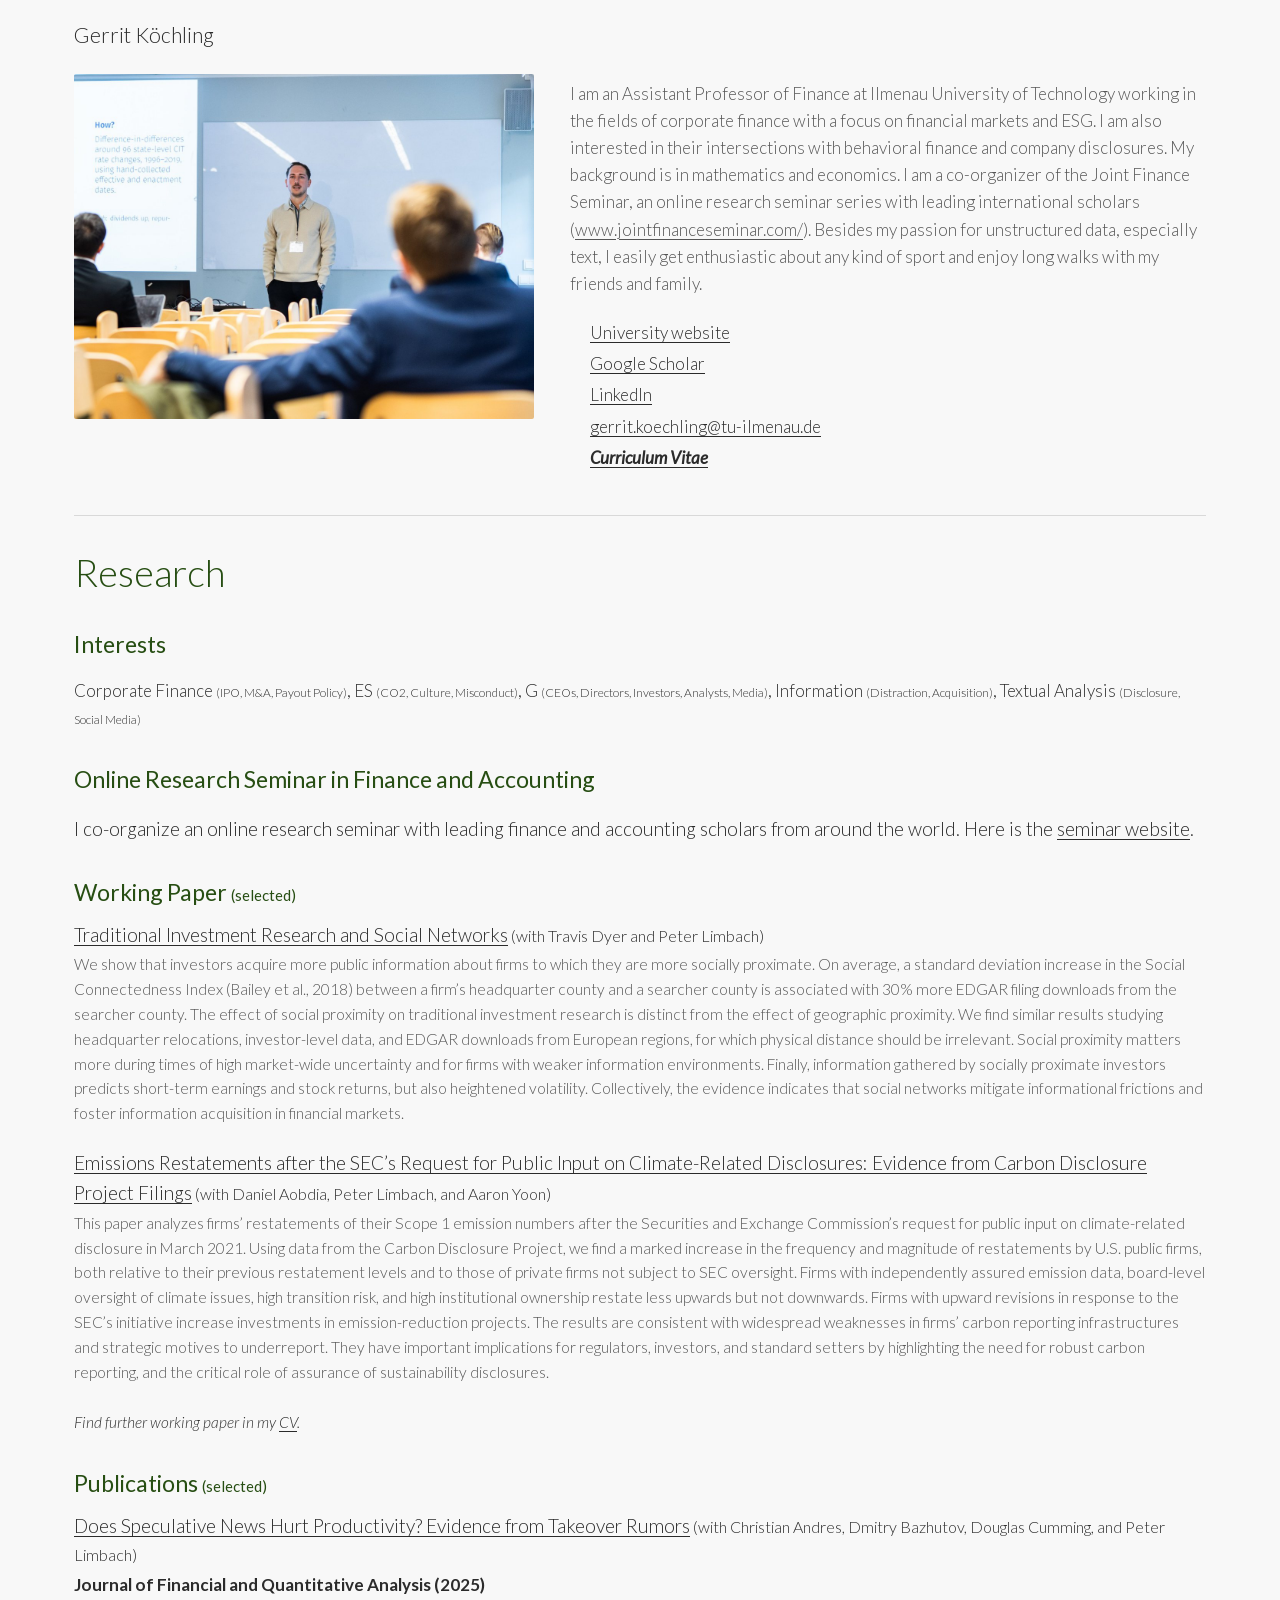
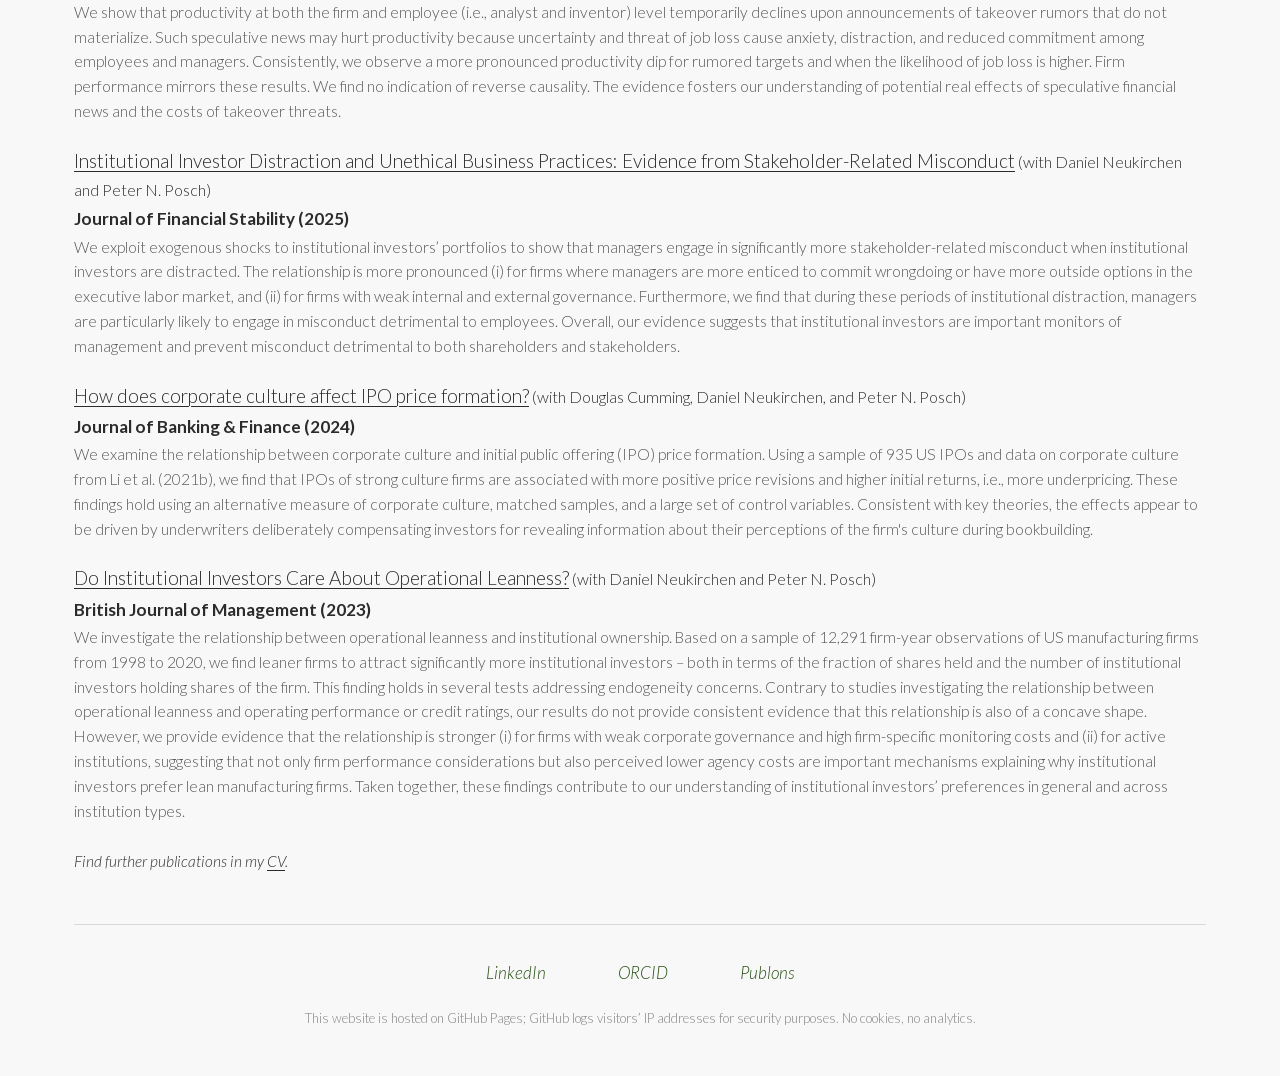
==== index.html @ 20fcdbf9 "website" ====
<!doctype html>
<html lang="en">
<head>
<meta charset="utf-8">
<meta name="viewport" content="width=device-width, initial-scale=1">
<title>Gerrit Köchling · Assistant Professor of Finance, Ilmenau University of Technology</title>
<meta name="description" content="Gerrit Köchling is an Assistant Professor of Finance at Ilmenau University of Technology, working in corporate finance with a focus on financial markets and ESG.">
<link rel="canonical" href="https://www.gerritkoechling.com/">
<meta property="og:type" content="profile">
<meta property="og:title" content="Gerrit Köchling">
<meta property="og:description" content="Assistant Professor of Finance at Ilmenau University of Technology: corporate finance, financial markets, and ESG.">
<meta property="og:url" content="https://www.gerritkoechling.com/">
<meta property="og:image" content="https://www.gerritkoechling.com/img/gerrit_koechling.jpg">
<link rel="icon" href="/img/icon_48.png" sizes="48x48" type="image/png">
<link rel="icon" href="/img/icon_192.png" sizes="192x192" type="image/png">
<link rel="apple-touch-icon" href="/img/icon_180.png">
<link rel="stylesheet" href="/fonts/fonts.css">
<script type="application/ld+json">{"@context":"https://schema.org","@type":"Person","name":"Gerrit Köchling","url":"https://www.gerritkoechling.com/","jobTitle":"Assistant Professor of Finance","worksFor":{"@type":"CollegeOrUniversity","name":"Ilmenau University of Technology"},"email":"mailto:gerrit.koechling@tu-ilmenau.de","sameAs":["https://scholar.google.de/citations?user=a5JoTuUAAAAJ","https://www.linkedin.com/in/gerrit-koechling/","https://orcid.org/0000-0001-6266-6332","https://www.webofscience.com/wos/author/record/AAD-9535-2020","https://www.tu-ilmenau.de/en/university/departments/department-of-economic-sciences-and-media/profile/institutes-and-groups/finance-group"]}</script>
<style>
:root{--bg:#f8f8f8;--ink:#2b2b2b;--soft:#555;--green:#274e13;--line:#d9d9d9}
*{box-sizing:border-box}
html{scroll-behavior:smooth}
body{margin:0;background:var(--bg);color:var(--ink);font-family:Lato,"Helvetica Neue",Arial,sans-serif;font-weight:300;font-size:17px;line-height:1.6;-webkit-font-smoothing:antialiased}
a{color:inherit;text-decoration:underline;text-decoration-thickness:1px;text-underline-offset:3px}
a:hover{color:var(--green)}
::selection{background:#dfe9d8}
.top{max-width:1180px;margin:0 auto;padding:18px 24px 0;font-size:21px;font-weight:300}
.top a{text-decoration:none}
main{max-width:1180px;margin:0 auto;padding:22px 24px 10px}
.hero{display:grid;grid-template-columns:minmax(0,460px) 1fr;gap:36px;align-items:start}
.hero img{width:100%;height:auto;display:block;border-radius:2px}
.bio p{margin:6px 0 22px;color:var(--soft)}
.links{list-style:none;margin:0;padding:0 0 0 20px}
.links li{margin:4px 0}
.links .cv{font-weight:700;font-style:italic}
hr{border:0;border-top:1px solid var(--line);margin:40px 0 34px}
h1{font-weight:300;color:var(--green);font-size:38px;margin:0 0 6px;line-height:1.2}
h2{font-weight:400;color:var(--green);font-size:23px;margin:34px 0 12px;line-height:1.3}
h2 small{font-size:15px;font-weight:400}
.interests{font-size:17px}
.interests small{font-size:12px}
.paper{margin:0 0 22px}
.paper .t{font-size:19px}
.paper .with{font-size:16px}
.paper .j{font-weight:700;margin-top:2px}
.paper .abs{font-size:15.5px;color:var(--soft);margin-top:2px}
.more{font-style:italic;font-size:15.5px;margin:26px 0 0}
.seminar{font-size:19px}
footer{max-width:1180px;margin:0 auto;padding:0 24px 34px}
.social{display:flex;justify-content:center;gap:12px 72px;flex-wrap:wrap;font-style:italic;color:var(--green);margin-bottom:22px}
.social a{text-decoration:none;color:var(--green)}
.social a:hover{text-decoration:underline}
.fine{text-align:center;font-size:13px;color:#888}
@media (max-width:760px){
  .hero{grid-template-columns:1fr;gap:22px}
  .links{padding-left:0}
  h1{font-size:32px}
  .top,main,footer{padding-left:16px;padding-right:16px}
}
</style>
</head>
<body>
<header class="top"><a href="/">Gerrit Köchling</a></header>
<main>
<section class="hero">
  <img src="/img/gerrit_koechling.jpg" alt="Gerrit Köchling presenting a research paper" width="1200" height="900">
  <div class="bio">
    <p>I am an Assistant Professor of Finance at Ilmenau University of Technology working in the fields of corporate finance with a focus on financial markets and ESG. I am also interested in their intersections with behavioral finance and company disclosures. My background is in mathematics and economics. I am a co-organizer of the Joint Finance Seminar, an online research seminar series with leading international scholars (<a href="https://www.jointfinanceseminar.com/">www.jointfinanceseminar.com/</a>). Besides my passion for unstructured data, especially text, I easily get enthusiastic about any kind of sport and enjoy long walks with my friends and family.</p>
    <ul class="links">
      <li><a href="https://www.tu-ilmenau.de/en/university/departments/department-of-economic-sciences-and-media/profile/institutes-and-groups/finance-group">University website</a></li>
      <li><a href="https://scholar.google.de/citations?user=a5JoTuUAAAAJ&amp;hl=de&amp;oi=ao">Google Scholar</a></li>
      <li><a href="https://www.linkedin.com/in/gerrit-koechling/">LinkedIn</a></li>
      <li><a href="mailto:gerrit.koechling@tu-ilmenau.de">gerrit.koechling@tu-ilmenau.de</a></li>
      <li class="cv"><a href="https://www.dropbox.com/scl/fi/8qmy55s8rw3j6usmnpoke/CV_Koechling_en.pdf?rlkey=gkwqi5sdm8h554f6yamobynx4&amp;st=89nm6ye9&amp;dl=0">Curriculum Vitae</a></li>
    </ul>
  </div>
</section>

<hr>

<h1 id="research">Research</h1>

<h2>Interests</h2>
<p class="interests">Corporate Finance <small>(IPO, M&amp;A, Payout Policy)</small>, ES <small>(CO2, Culture, Misconduct)</small>, G <small>(CEOs, Directors, Investors, Analysts, Media)</small>, Information <small>(Distraction, Acquisition)</small>, Textual Analysis <small>(Disclosure, Social Media)</small></p>

<h2>Online Research Seminar in Finance and Accounting</h2>
<p class="seminar">I co-organize an online research seminar with leading finance and accounting scholars from around the world. Here is the <a href="https://www.jointfinanceseminar.com/">seminar website</a>.</p>

<h2>Working Paper <small>(selected)</small></h2>

<div class="paper">
  <div><a class="t" href="https://papers.ssrn.com/sol3/papers.cfm?abstract_id=4643278">Traditional Investment Research and Social Networks</a> <span class="with">(with Travis Dyer and Peter Limbach)</span></div>
  <div class="abs">We show that investors acquire more public information about firms to which they are more socially proximate. On average, a standard deviation increase in the Social Connectedness Index (Bailey et al., 2018) between a firm’s headquarter county and a searcher county is associated with 30% more EDGAR filing downloads from the searcher county. The effect of social proximity on traditional investment research is distinct from the effect of geographic proximity. We find similar results studying headquarter relocations, investor-level data, and EDGAR downloads from European regions, for which physical distance should be irrelevant. Social proximity matters more during times of high market-wide uncertainty and for firms with weaker information environments. Finally, information gathered by socially proximate investors predicts short-term earnings and stock returns, but also heightened volatility. Collectively, the evidence indicates that social networks mitigate informational frictions and foster information acquisition in financial markets.</div>
</div>

<div class="paper">
  <div><a class="t" href="https://papers.ssrn.com/sol3/papers.cfm?abstract_id=5917222">Emissions Restatements after the SEC’s Request for Public Input on Climate-Related Disclosures: Evidence from Carbon Disclosure Project Filings</a> <span class="with">(with Daniel Aobdia, Peter Limbach, and Aaron Yoon)</span></div>
  <div class="abs">This paper analyzes firms’ restatements of their Scope 1 emission numbers after the Securities and Exchange Commission’s request for public input on climate-related disclosure in March 2021. Using data from the Carbon Disclosure Project, we find a marked increase in the frequency and magnitude of restatements by U.S. public firms, both relative to their previous restatement levels and to those of private firms not subject to SEC oversight. Firms with independently assured emission data, board-level oversight of climate issues, high transition risk, and high institutional ownership restate less upwards but not downwards. Firms with upward revisions in response to the SEC’s initiative increase investments in emission-reduction projects. The results are consistent with widespread weaknesses in firms’ carbon reporting infrastructures and strategic motives to underreport. They have important implications for regulators, investors, and standard setters by highlighting the need for robust carbon reporting, and the critical role of assurance of sustainability disclosures.</div>
</div>

<p class="more">Find further working paper in my <a href="https://www.dropbox.com/scl/fi/8qmy55s8rw3j6usmnpoke/CV_Koechling_en.pdf?rlkey=gkwqi5sdm8h554f6yamobynx4&amp;st=89nm6ye9&amp;dl=0">CV</a>.</p>

<h2>Publications <small>(selected)</small></h2>

<div class="paper">
  <div><a class="t" href="https://www.cambridge.org/core/journals/journal-of-financial-and-quantitative-analysis/article/does-speculative-news-hurt-productivity-evidence-from-takeover-rumors/306BB2F47D9F18D31254D6B87166C26B">Does Speculative News Hurt Productivity? Evidence from Takeover Rumors</a> <span class="with">(with Christian Andres, Dmitry Bazhutov, Douglas Cumming, and Peter Limbach)</span></div>
  <div class="j">Journal of Financial and Quantitative Analysis (2025)</div>
  <div class="abs">We show that productivity at both the firm and employee (i.e., analyst and inventor) level temporarily declines upon announcements of takeover rumors that do not materialize. Such speculative news may hurt productivity because uncertainty and threat of job loss cause anxiety, distraction, and reduced commitment among employees and managers. Consistently, we observe a more pronounced productivity dip for rumored targets and when the likelihood of job loss is higher. Firm performance mirrors these results. We find no indication of reverse causality. The evidence fosters our understanding of potential real effects of speculative financial news and the costs of takeover threats.</div>
</div>

<div class="paper">
  <div><a class="t" href="https://papers.ssrn.com/sol3/papers.cfm?abstract_id=4115733">Institutional Investor Distraction and Unethical Business Practices: Evidence from Stakeholder-Related Misconduct</a> <span class="with">(with Daniel Neukirchen and Peter N. Posch)</span></div>
  <div class="j">Journal of Financial Stability (2025)</div>
  <div class="abs">We exploit exogenous shocks to institutional investors’ portfolios to show that managers engage in significantly more stakeholder-related misconduct when institutional investors are distracted. The relationship is more pronounced (i) for firms where managers are more enticed to commit wrongdoing or have more outside options in the executive labor market, and (ii) for firms with weak internal and external governance. Furthermore, we find that during these periods of institutional distraction, managers are particularly likely to engage in misconduct detrimental to employees. Overall, our evidence suggests that institutional investors are important monitors of management and prevent misconduct detrimental to both shareholders and stakeholders.</div>
</div>

<div class="paper">
  <div><a class="t" href="https://www.sciencedirect.com/science/article/pii/S0378426624000785">How does corporate culture affect IPO price formation?</a> <span class="with">(with Douglas Cumming, Daniel Neukirchen, and Peter N. Posch)</span></div>
  <div class="j">Journal of Banking &amp; Finance (2024)</div>
  <div class="abs">We examine the relationship between corporate culture and initial public offering (IPO) price formation. Using a sample of 935 US IPOs and data on corporate culture from Li et al. (2021b), we find that IPOs of strong culture firms are associated with more positive price revisions and higher initial returns, i.e., more underpricing. These findings hold using an alternative measure of corporate culture, matched samples, and a large set of control variables. Consistent with key theories, the effects appear to be driven by underwriters deliberately compensating investors for revealing information about their perceptions of the firm's culture during bookbuilding.</div>
</div>

<div class="paper">
  <div><a class="t" href="https://onlinelibrary.wiley.com/doi/full/10.1111/1467-8551.12779">Do Institutional Investors Care About Operational Leanness?</a> <span class="with">(with Daniel Neukirchen and Peter N. Posch)</span></div>
  <div class="j">British Journal of Management (2023)</div>
  <div class="abs">We investigate the relationship between operational leanness and institutional ownership. Based on a sample of 12,291 firm-year observations of US manufacturing firms from 1998 to 2020, we find leaner firms to attract significantly more institutional investors – both in terms of the fraction of shares held and the number of institutional investors holding shares of the firm. This finding holds in several tests addressing endogeneity concerns. Contrary to studies investigating the relationship between operational leanness and operating performance or credit ratings, our results do not provide consistent evidence that this relationship is also of a concave shape. However, we provide evidence that the relationship is stronger (i) for firms with weak corporate governance and high firm-specific monitoring costs and (ii) for active institutions, suggesting that not only firm performance considerations but also perceived lower agency costs are important mechanisms explaining why institutional investors prefer lean manufacturing firms. Taken together, these findings contribute to our understanding of institutional investors’ preferences in general and across institution types.</div>
</div>

<p class="more">Find further publications in my <a href="https://www.dropbox.com/scl/fi/8qmy55s8rw3j6usmnpoke/CV_Koechling_en.pdf?rlkey=gkwqi5sdm8h554f6yamobynx4&amp;st=89nm6ye9&amp;dl=0">CV</a>.</p>
</main>

<footer>
  <hr>
  <nav class="social" aria-label="Profiles">
    <a href="https://www.linkedin.com/in/gerrit-koechling/">LinkedIn</a>
    <a href="https://orcid.org/0000-0001-6266-6332">ORCID</a>
    <a href="https://www.webofscience.com/wos/author/record/AAD-9535-2020">Publons</a>
  </nav>
  <p class="fine">This website is hosted on GitHub Pages; GitHub logs visitors’ IP addresses for security purposes. No cookies, no analytics.</p>
</footer>
</body>
</html>
---- fonts/fonts.css ----
/* Lato (SIL Open Font License 1.1, see OFL.txt), self-hosted; files from Google Fonts, 2026-11-13 */
@font-face{font-family:'Lato';font-style:italic;font-weight:300;font-display:swap;src:url(/fonts/lato-latin-ext-300-italic.woff2) format('woff2');unicode-range:U+0100-02BA, U+02BD-02C5, U+02C7-02CC, U+02CE-02D7, U+02DD-02FF, U+0304, U+0308, U+0329, U+1D00-1DBF, U+1E00-1E9F, U+1EF2-1EFF, U+2020, U+20A0-20AB, U+20AD-20C4, U+2113, U+2C60-2C7F, U+A720-A7FF}
@font-face{font-family:'Lato';font-style:italic;font-weight:300;font-display:swap;src:url(/fonts/lato-latin-300-italic.woff2) format('woff2');unicode-range:U+0000-00FF, U+0131, U+0152-0153, U+02BB-02BC, U+02C6, U+02DA, U+02DC, U+0304, U+0308, U+0329, U+2000-206F, U+20AC, U+2122, U+2191, U+2193, U+2212, U+2215, U+FEFF, U+FFFD}
@font-face{font-family:'Lato';font-style:italic;font-weight:400;font-display:swap;src:url(/fonts/lato-latin-ext-400-italic.woff2) format('woff2');unicode-range:U+0100-02BA, U+02BD-02C5, U+02C7-02CC, U+02CE-02D7, U+02DD-02FF, U+0304, U+0308, U+0329, U+1D00-1DBF, U+1E00-1E9F, U+1EF2-1EFF, U+2020, U+20A0-20AB, U+20AD-20C4, U+2113, U+2C60-2C7F, U+A720-A7FF}
@font-face{font-family:'Lato';font-style:italic;font-weight:400;font-display:swap;src:url(/fonts/lato-latin-400-italic.woff2) format('woff2');unicode-range:U+0000-00FF, U+0131, U+0152-0153, U+02BB-02BC, U+02C6, U+02DA, U+02DC, U+0304, U+0308, U+0329, U+2000-206F, U+20AC, U+2122, U+2191, U+2193, U+2212, U+2215, U+FEFF, U+FFFD}
@font-face{font-family:'Lato';font-style:normal;font-weight:300;font-display:swap;src:url(/fonts/lato-latin-ext-300.woff2) format('woff2');unicode-range:U+0100-02BA, U+02BD-02C5, U+02C7-02CC, U+02CE-02D7, U+02DD-02FF, U+0304, U+0308, U+0329, U+1D00-1DBF, U+1E00-1E9F, U+1EF2-1EFF, U+2020, U+20A0-20AB, U+20AD-20C4, U+2113, U+2C60-2C7F, U+A720-A7FF}
@font-face{font-family:'Lato';font-style:normal;font-weight:300;font-display:swap;src:url(/fonts/lato-latin-300.woff2) format('woff2');unicode-range:U+0000-00FF, U+0131, U+0152-0153, U+02BB-02BC, U+02C6, U+02DA, U+02DC, U+0304, U+0308, U+0329, U+2000-206F, U+20AC, U+2122, U+2191, U+2193, U+2212, U+2215, U+FEFF, U+FFFD}
@font-face{font-family:'Lato';font-style:normal;font-weight:400;font-display:swap;src:url(/fonts/lato-latin-ext-400.woff2) format('woff2');unicode-range:U+0100-02BA, U+02BD-02C5, U+02C7-02CC, U+02CE-02D7, U+02DD-02FF, U+0304, U+0308, U+0329, U+1D00-1DBF, U+1E00-1E9F, U+1EF2-1EFF, U+2020, U+20A0-20AB, U+20AD-20C4, U+2113, U+2C60-2C7F, U+A720-A7FF}
@font-face{font-family:'Lato';font-style:normal;font-weight:400;font-display:swap;src:url(/fonts/lato-latin-400.woff2) format('woff2');unicode-range:U+0000-00FF, U+0131, U+0152-0153, U+02BB-02BC, U+02C6, U+02DA, U+02DC, U+0304, U+0308, U+0329, U+2000-206F, U+20AC, U+2122, U+2191, U+2193, U+2212, U+2215, U+FEFF, U+FFFD}
@font-face{font-family:'Lato';font-style:normal;font-weight:700;font-display:swap;src:url(/fonts/lato-latin-ext-700.woff2) format('woff2');unicode-range:U+0100-02BA, U+02BD-02C5, U+02C7-02CC, U+02CE-02D7, U+02DD-02FF, U+0304, U+0308, U+0329, U+1D00-1DBF, U+1E00-1E9F, U+1EF2-1EFF, U+2020, U+20A0-20AB, U+20AD-20C4, U+2113, U+2C60-2C7F, U+A720-A7FF}
@font-face{font-family:'Lato';font-style:normal;font-weight:700;font-display:swap;src:url(/fonts/lato-latin-700.woff2) format('woff2');unicode-range:U+0000-00FF, U+0131, U+0152-0153, U+02BB-02BC, U+02C6, U+02DA, U+02DC, U+0304, U+0308, U+0329, U+2000-206F, U+20AC, U+2122, U+2191, U+2193, U+2212, U+2215, U+FEFF, U+FFFD}
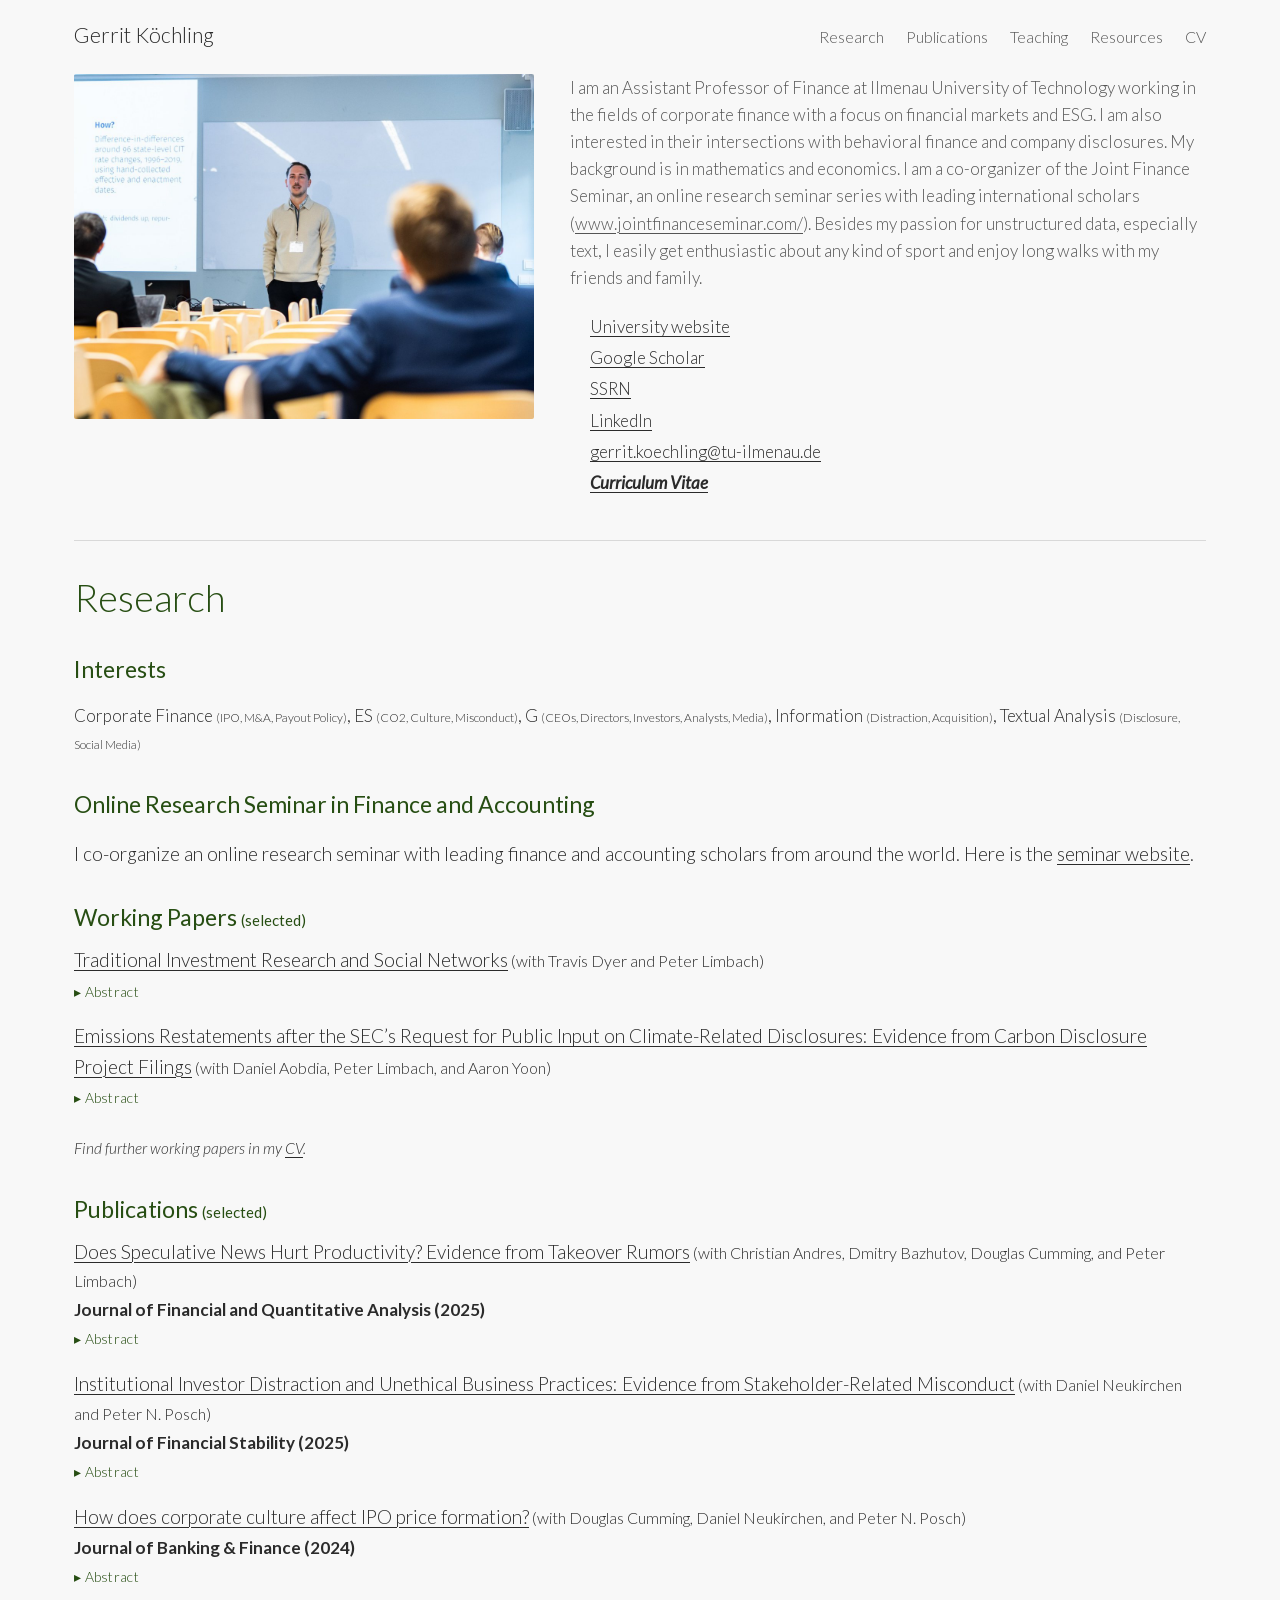
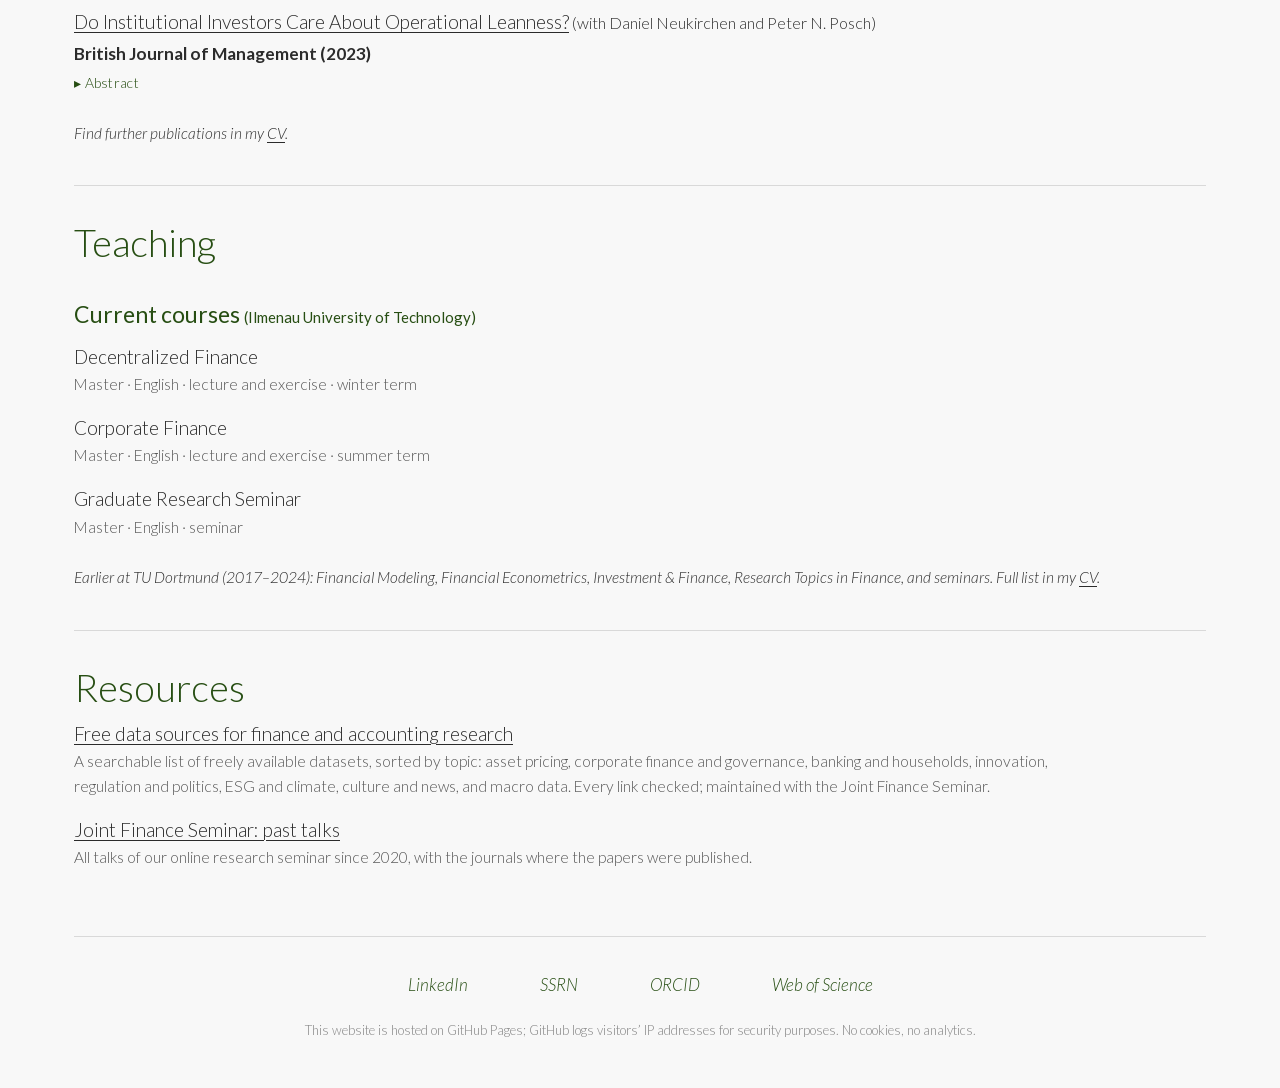
==== commit f4702ad3: "Improved the site" ====
--- a/index.html
+++ b/index.html
@@ -15,7 +15,7 @@
 <link rel="icon" href="/img/icon_192.png" sizes="192x192" type="image/png">
 <link rel="apple-touch-icon" href="/img/icon_180.png">
 <link rel="stylesheet" href="/fonts/fonts.css">
-<script type="application/ld+json">{"@context":"https://schema.org","@type":"Person","name":"Gerrit Köchling","url":"https://www.gerritkoechling.com/","jobTitle":"Assistant Professor of Finance","worksFor":{"@type":"CollegeOrUniversity","name":"Ilmenau University of Technology"},"email":"mailto:gerrit.koechling@tu-ilmenau.de","sameAs":["https://scholar.google.de/citations?user=a5JoTuUAAAAJ","https://www.linkedin.com/in/gerrit-koechling/","https://orcid.org/0000-0001-6266-6332","https://www.webofscience.com/wos/author/record/AAD-9535-2020","https://www.tu-ilmenau.de/en/university/departments/department-of-economic-sciences-and-media/profile/institutes-and-groups/finance-group"]}</script>
+<script type="application/ld+json">{"@context":"https://schema.org","@type":"Person","name":"Gerrit Köchling","url":"https://www.gerritkoechling.com/","jobTitle":"Assistant Professor of Finance","worksFor":{"@type":"CollegeOrUniversity","name":"Ilmenau University of Technology"},"email":"mailto:gerrit.koechling@tu-ilmenau.de","sameAs":["https://scholar.google.de/citations?user=a5JoTuUAAAAJ","https://papers.ssrn.com/sol3/cf_dev/AbsByAuth.cfm?per_id=2900815","https://www.linkedin.com/in/gerrit-koechling/","https://orcid.org/0000-0001-6266-6332","https://www.webofscience.com/wos/author/record/AAD-9535-2020","https://www.tu-ilmenau.de/en/university/departments/department-of-economic-sciences-and-media/profile/institutes-and-groups/finance-group"]}</script>
 <style>
 :root{--bg:#f8f8f8;--ink:#2b2b2b;--soft:#555;--green:#274e13;--line:#d9d9d9}
 *{box-sizing:border-box}
@@ -24,12 +24,16 @@
 a{color:inherit;text-decoration:underline;text-decoration-thickness:1px;text-underline-offset:3px}
 a:hover{color:var(--green)}
 ::selection{background:#dfe9d8}
-.top{max-width:1180px;margin:0 auto;padding:18px 24px 0;font-size:21px;font-weight:300}
+.top{max-width:1180px;margin:0 auto;padding:18px 24px 0;display:flex;flex-wrap:wrap;align-items:baseline;gap:6px 26px}
 .top a{text-decoration:none}
+.top .name{font-size:21px;margin-right:auto}
+.top nav{display:flex;flex-wrap:wrap;gap:4px 22px;font-size:16px}
+.top nav a{color:var(--soft);border-bottom:1px solid transparent}
+.top nav a:hover{color:var(--green);border-bottom-color:var(--green)}
 main{max-width:1180px;margin:0 auto;padding:22px 24px 10px}
 .hero{display:grid;grid-template-columns:minmax(0,460px) 1fr;gap:36px;align-items:start}
 .hero img{width:100%;height:auto;display:block;border-radius:2px}
-.bio p{margin:6px 0 22px;color:var(--soft)}
+.bio p{margin:0 0 22px;color:var(--soft)}
 .links{list-style:none;margin:0;padding:0 0 0 20px}
 .links li{margin:4px 0}
 .links .cv{font-weight:700;font-style:italic}
@@ -43,7 +47,19 @@
 .paper .t{font-size:19px}
 .paper .with{font-size:16px}
 .paper .j{font-weight:700;margin-top:2px}
-.paper .abs{font-size:15.5px;color:var(--soft);margin-top:2px}
+.paper{margin-bottom:18px}
+details.abs{margin-top:3px;font-size:15.5px;color:var(--soft)}
+details.abs summary{cursor:pointer;list-style:none;display:inline-block;font-size:14px;color:var(--green);letter-spacing:.02em}
+details.abs summary::-webkit-details-marker{display:none}
+details.abs summary::before{content:"\25B8\00a0"}
+details.abs[open] summary::before{content:"\25BE\00a0"}
+details.abs summary:hover{text-decoration:underline;text-underline-offset:3px}
+details.abs p{margin:4px 0 6px;max-width:980px}
+.res{list-style:none;padding:0;margin:8px 0 0}
+.res li{margin:0 0 16px}
+.res a{font-size:19px}
+.res span{display:block;font-size:15.5px;color:var(--soft);max-width:980px}
+.res .c{display:block;font-size:19px;color:var(--ink)}
 .more{font-style:italic;font-size:15.5px;margin:26px 0 0}
 .seminar{font-size:19px}
 footer{max-width:1180px;margin:0 auto;padding:0 24px 34px}
@@ -60,7 +76,7 @@
 </style>
 </head>
 <body>
-<header class="top"><a href="/">Gerrit Köchling</a></header>
+<header class="top"><a class="name" href="/">Gerrit Köchling</a><nav aria-label="Sections"><a href="#research">Research</a><a href="#publications">Publications</a><a href="#teaching">Teaching</a><a href="#resources">Resources</a><a href="/cv.pdf">CV</a></nav></header>
 <main>
 <section class="hero">
   <img src="/img/gerrit_koechling.jpg" alt="Gerrit Köchling presenting a research paper" width="1200" height="900">
@@ -69,9 +85,10 @@
     <ul class="links">
       <li><a href="https://www.tu-ilmenau.de/en/university/departments/department-of-economic-sciences-and-media/profile/institutes-and-groups/finance-group">University website</a></li>
       <li><a href="https://scholar.google.de/citations?user=a5JoTuUAAAAJ&amp;hl=de&amp;oi=ao">Google Scholar</a></li>
+      <li><a href="https://papers.ssrn.com/sol3/cf_dev/AbsByAuth.cfm?per_id=2900815">SSRN</a></li>
       <li><a href="https://www.linkedin.com/in/gerrit-koechling/">LinkedIn</a></li>
       <li><a href="mailto:gerrit.koechling@tu-ilmenau.de">gerrit.koechling@tu-ilmenau.de</a></li>
-      <li class="cv"><a href="https://www.dropbox.com/scl/fi/8qmy55s8rw3j6usmnpoke/CV_Koechling_en.pdf?rlkey=gkwqi5sdm8h554f6yamobynx4&amp;st=89nm6ye9&amp;dl=0">Curriculum Vitae</a></li>
+      <li class="cv"><a href="/cv.pdf">Curriculum Vitae</a></li>
     </ul>
   </div>
 </section>
@@ -86,55 +103,75 @@
 <h2>Online Research Seminar in Finance and Accounting</h2>
 <p class="seminar">I co-organize an online research seminar with leading finance and accounting scholars from around the world. Here is the <a href="https://www.jointfinanceseminar.com/">seminar website</a>.</p>
 
-<h2>Working Paper <small>(selected)</small></h2>
+<h2 id="working-papers">Working Papers <small>(selected)</small></h2>
 
 <div class="paper">
   <div><a class="t" href="https://papers.ssrn.com/sol3/papers.cfm?abstract_id=4643278">Traditional Investment Research and Social Networks</a> <span class="with">(with Travis Dyer and Peter Limbach)</span></div>
-  <div class="abs">We show that investors acquire more public information about firms to which they are more socially proximate. On average, a standard deviation increase in the Social Connectedness Index (Bailey et al., 2018) between a firm’s headquarter county and a searcher county is associated with 30% more EDGAR filing downloads from the searcher county. The effect of social proximity on traditional investment research is distinct from the effect of geographic proximity. We find similar results studying headquarter relocations, investor-level data, and EDGAR downloads from European regions, for which physical distance should be irrelevant. Social proximity matters more during times of high market-wide uncertainty and for firms with weaker information environments. Finally, information gathered by socially proximate investors predicts short-term earnings and stock returns, but also heightened volatility. Collectively, the evidence indicates that social networks mitigate informational frictions and foster information acquisition in financial markets.</div>
+  <details class="abs"><summary>Abstract</summary><p>We show that investors acquire more public information about firms to which they are more socially proximate. On average, a standard deviation increase in the Social Connectedness Index (Bailey et al., 2018) between a firm’s headquarter county and a searcher county is associated with 30% more EDGAR filing downloads from the searcher county. The effect of social proximity on traditional investment research is distinct from the effect of geographic proximity. We find similar results studying headquarter relocations, investor-level data, and EDGAR downloads from European regions, for which physical distance should be irrelevant. Social proximity matters more during times of high market-wide uncertainty and for firms with weaker information environments. Finally, information gathered by socially proximate investors predicts short-term earnings and stock returns, but also heightened volatility. Collectively, the evidence indicates that social networks mitigate informational frictions and foster information acquisition in financial markets.</p></details>
 </div>
 
 <div class="paper">
   <div><a class="t" href="https://papers.ssrn.com/sol3/papers.cfm?abstract_id=5917222">Emissions Restatements after the SEC’s Request for Public Input on Climate-Related Disclosures: Evidence from Carbon Disclosure Project Filings</a> <span class="with">(with Daniel Aobdia, Peter Limbach, and Aaron Yoon)</span></div>
-  <div class="abs">This paper analyzes firms’ restatements of their Scope 1 emission numbers after the Securities and Exchange Commission’s request for public input on climate-related disclosure in March 2021. Using data from the Carbon Disclosure Project, we find a marked increase in the frequency and magnitude of restatements by U.S. public firms, both relative to their previous restatement levels and to those of private firms not subject to SEC oversight. Firms with independently assured emission data, board-level oversight of climate issues, high transition risk, and high institutional ownership restate less upwards but not downwards. Firms with upward revisions in response to the SEC’s initiative increase investments in emission-reduction projects. The results are consistent with widespread weaknesses in firms’ carbon reporting infrastructures and strategic motives to underreport. They have important implications for regulators, investors, and standard setters by highlighting the need for robust carbon reporting, and the critical role of assurance of sustainability disclosures.</div>
+  <details class="abs"><summary>Abstract</summary><p>This paper analyzes firms’ restatements of their Scope 1 emission numbers after the Securities and Exchange Commission’s request for public input on climate-related disclosure in March 2021. Using data from the Carbon Disclosure Project, we find a marked increase in the frequency and magnitude of restatements by U.S. public firms, both relative to their previous restatement levels and to those of private firms not subject to SEC oversight. Firms with independently assured emission data, board-level oversight of climate issues, high transition risk, and high institutional ownership restate less upwards but not downwards. Firms with upward revisions in response to the SEC’s initiative increase investments in emission-reduction projects. The results are consistent with widespread weaknesses in firms’ carbon reporting infrastructures and strategic motives to underreport. They have important implications for regulators, investors, and standard setters by highlighting the need for robust carbon reporting, and the critical role of assurance of sustainability disclosures.</p></details>
 </div>
 
-<p class="more">Find further working paper in my <a href="https://www.dropbox.com/scl/fi/8qmy55s8rw3j6usmnpoke/CV_Koechling_en.pdf?rlkey=gkwqi5sdm8h554f6yamobynx4&amp;st=89nm6ye9&amp;dl=0">CV</a>.</p>
+<p class="more">Find further working papers in my <a href="/cv.pdf">CV</a>.</p>
 
-<h2>Publications <small>(selected)</small></h2>
+<h2 id="publications">Publications <small>(selected)</small></h2>
 
 <div class="paper">
   <div><a class="t" href="https://www.cambridge.org/core/journals/journal-of-financial-and-quantitative-analysis/article/does-speculative-news-hurt-productivity-evidence-from-takeover-rumors/306BB2F47D9F18D31254D6B87166C26B">Does Speculative News Hurt Productivity? Evidence from Takeover Rumors</a> <span class="with">(with Christian Andres, Dmitry Bazhutov, Douglas Cumming, and Peter Limbach)</span></div>
   <div class="j">Journal of Financial and Quantitative Analysis (2025)</div>
-  <div class="abs">We show that productivity at both the firm and employee (i.e., analyst and inventor) level temporarily declines upon announcements of takeover rumors that do not materialize. Such speculative news may hurt productivity because uncertainty and threat of job loss cause anxiety, distraction, and reduced commitment among employees and managers. Consistently, we observe a more pronounced productivity dip for rumored targets and when the likelihood of job loss is higher. Firm performance mirrors these results. We find no indication of reverse causality. The evidence fosters our understanding of potential real effects of speculative financial news and the costs of takeover threats.</div>
+  <details class="abs"><summary>Abstract</summary><p>We show that productivity at both the firm and employee (i.e., analyst and inventor) level temporarily declines upon announcements of takeover rumors that do not materialize. Such speculative news may hurt productivity because uncertainty and threat of job loss cause anxiety, distraction, and reduced commitment among employees and managers. Consistently, we observe a more pronounced productivity dip for rumored targets and when the likelihood of job loss is higher. Firm performance mirrors these results. We find no indication of reverse causality. The evidence fosters our understanding of potential real effects of speculative financial news and the costs of takeover threats.</p></details>
 </div>
 
 <div class="paper">
   <div><a class="t" href="https://papers.ssrn.com/sol3/papers.cfm?abstract_id=4115733">Institutional Investor Distraction and Unethical Business Practices: Evidence from Stakeholder-Related Misconduct</a> <span class="with">(with Daniel Neukirchen and Peter N. Posch)</span></div>
   <div class="j">Journal of Financial Stability (2025)</div>
-  <div class="abs">We exploit exogenous shocks to institutional investors’ portfolios to show that managers engage in significantly more stakeholder-related misconduct when institutional investors are distracted. The relationship is more pronounced (i) for firms where managers are more enticed to commit wrongdoing or have more outside options in the executive labor market, and (ii) for firms with weak internal and external governance. Furthermore, we find that during these periods of institutional distraction, managers are particularly likely to engage in misconduct detrimental to employees. Overall, our evidence suggests that institutional investors are important monitors of management and prevent misconduct detrimental to both shareholders and stakeholders.</div>
+  <details class="abs"><summary>Abstract</summary><p>We exploit exogenous shocks to institutional investors’ portfolios to show that managers engage in significantly more stakeholder-related misconduct when institutional investors are distracted. The relationship is more pronounced (i) for firms where managers are more enticed to commit wrongdoing or have more outside options in the executive labor market, and (ii) for firms with weak internal and external governance. Furthermore, we find that during these periods of institutional distraction, managers are particularly likely to engage in misconduct detrimental to employees. Overall, our evidence suggests that institutional investors are important monitors of management and prevent misconduct detrimental to both shareholders and stakeholders.</p></details>
 </div>
 
 <div class="paper">
   <div><a class="t" href="https://www.sciencedirect.com/science/article/pii/S0378426624000785">How does corporate culture affect IPO price formation?</a> <span class="with">(with Douglas Cumming, Daniel Neukirchen, and Peter N. Posch)</span></div>
   <div class="j">Journal of Banking &amp; Finance (2024)</div>
-  <div class="abs">We examine the relationship between corporate culture and initial public offering (IPO) price formation. Using a sample of 935 US IPOs and data on corporate culture from Li et al. (2021b), we find that IPOs of strong culture firms are associated with more positive price revisions and higher initial returns, i.e., more underpricing. These findings hold using an alternative measure of corporate culture, matched samples, and a large set of control variables. Consistent with key theories, the effects appear to be driven by underwriters deliberately compensating investors for revealing information about their perceptions of the firm's culture during bookbuilding.</div>
+  <details class="abs"><summary>Abstract</summary><p>We examine the relationship between corporate culture and initial public offering (IPO) price formation. Using a sample of 935 US IPOs and data on corporate culture from Li et al. (2021b), we find that IPOs of strong culture firms are associated with more positive price revisions and higher initial returns, i.e., more underpricing. These findings hold using an alternative measure of corporate culture, matched samples, and a large set of control variables. Consistent with key theories, the effects appear to be driven by underwriters deliberately compensating investors for revealing information about their perceptions of the firm's culture during bookbuilding.</p></details>
 </div>
 
 <div class="paper">
   <div><a class="t" href="https://onlinelibrary.wiley.com/doi/full/10.1111/1467-8551.12779">Do Institutional Investors Care About Operational Leanness?</a> <span class="with">(with Daniel Neukirchen and Peter N. Posch)</span></div>
   <div class="j">British Journal of Management (2023)</div>
-  <div class="abs">We investigate the relationship between operational leanness and institutional ownership. Based on a sample of 12,291 firm-year observations of US manufacturing firms from 1998 to 2020, we find leaner firms to attract significantly more institutional investors – both in terms of the fraction of shares held and the number of institutional investors holding shares of the firm. This finding holds in several tests addressing endogeneity concerns. Contrary to studies investigating the relationship between operational leanness and operating performance or credit ratings, our results do not provide consistent evidence that this relationship is also of a concave shape. However, we provide evidence that the relationship is stronger (i) for firms with weak corporate governance and high firm-specific monitoring costs and (ii) for active institutions, suggesting that not only firm performance considerations but also perceived lower agency costs are important mechanisms explaining why institutional investors prefer lean manufacturing firms. Taken together, these findings contribute to our understanding of institutional investors’ preferences in general and across institution types.</div>
+  <details class="abs"><summary>Abstract</summary><p>We investigate the relationship between operational leanness and institutional ownership. Based on a sample of 12,291 firm-year observations of US manufacturing firms from 1998 to 2020, we find leaner firms to attract significantly more institutional investors – both in terms of the fraction of shares held and the number of institutional investors holding shares of the firm. This finding holds in several tests addressing endogeneity concerns. Contrary to studies investigating the relationship between operational leanness and operating performance or credit ratings, our results do not provide consistent evidence that this relationship is also of a concave shape. However, we provide evidence that the relationship is stronger (i) for firms with weak corporate governance and high firm-specific monitoring costs and (ii) for active institutions, suggesting that not only firm performance considerations but also perceived lower agency costs are important mechanisms explaining why institutional investors prefer lean manufacturing firms. Taken together, these findings contribute to our understanding of institutional investors’ preferences in general and across institution types.</p></details>
 </div>
 
-<p class="more">Find further publications in my <a href="https://www.dropbox.com/scl/fi/8qmy55s8rw3j6usmnpoke/CV_Koechling_en.pdf?rlkey=gkwqi5sdm8h554f6yamobynx4&amp;st=89nm6ye9&amp;dl=0">CV</a>.</p>
+<p class="more">Find further publications in my <a href="/cv.pdf">CV</a>.</p>
+
+<hr>
+
+<h1 id="teaching">Teaching</h1>
+<h2>Current courses <small>(Ilmenau University of Technology)</small></h2>
+<ul class="res">
+  <li><span class="c">Decentralized Finance</span><span>Master · English · lecture and exercise · winter term</span></li>
+  <li><span class="c">Corporate Finance</span><span>Master · English · lecture and exercise · summer term</span></li>
+  <li><span class="c">Graduate Research Seminar</span><span>Master · English · seminar</span></li>
+</ul>
+<p class="more">Earlier at TU Dortmund (2017–2024): Financial Modeling, Financial Econometrics, Investment &amp; Finance, Research Topics in Finance, and seminars. Full list in my <a href="/cv.pdf">CV</a>.</p>
+
+<hr>
+
+<h1 id="resources">Resources</h1>
+<ul class="res">
+  <li><a href="https://www.jointfinanceseminar.com/free-datasets/">Free data sources for finance and accounting research</a><span>A searchable list of freely available datasets, sorted by topic: asset pricing, corporate finance and governance, banking and households, innovation, regulation and politics, ESG and climate, culture and news, and macro data. Every link checked; maintained with the Joint Finance Seminar.</span></li>
+  <li><a href="https://www.jointfinanceseminar.com/past-seminars/">Joint Finance Seminar: past talks</a><span>All talks of our online research seminar since 2020, with the journals where the papers were published.</span></li>
+</ul>
 </main>
 
 <footer>
   <hr>
   <nav class="social" aria-label="Profiles">
     <a href="https://www.linkedin.com/in/gerrit-koechling/">LinkedIn</a>
+    <a href="https://papers.ssrn.com/sol3/cf_dev/AbsByAuth.cfm?per_id=2900815">SSRN</a>
     <a href="https://orcid.org/0000-0001-6266-6332">ORCID</a>
-    <a href="https://www.webofscience.com/wos/author/record/AAD-9535-2020">Publons</a>
+    <a href="https://www.webofscience.com/wos/author/record/AAD-9535-2020">Web of Science</a>
   </nav>
   <p class="fine">This website is hosted on GitHub Pages; GitHub logs visitors’ IP addresses for security purposes. No cookies, no analytics.</p>
 </footer>
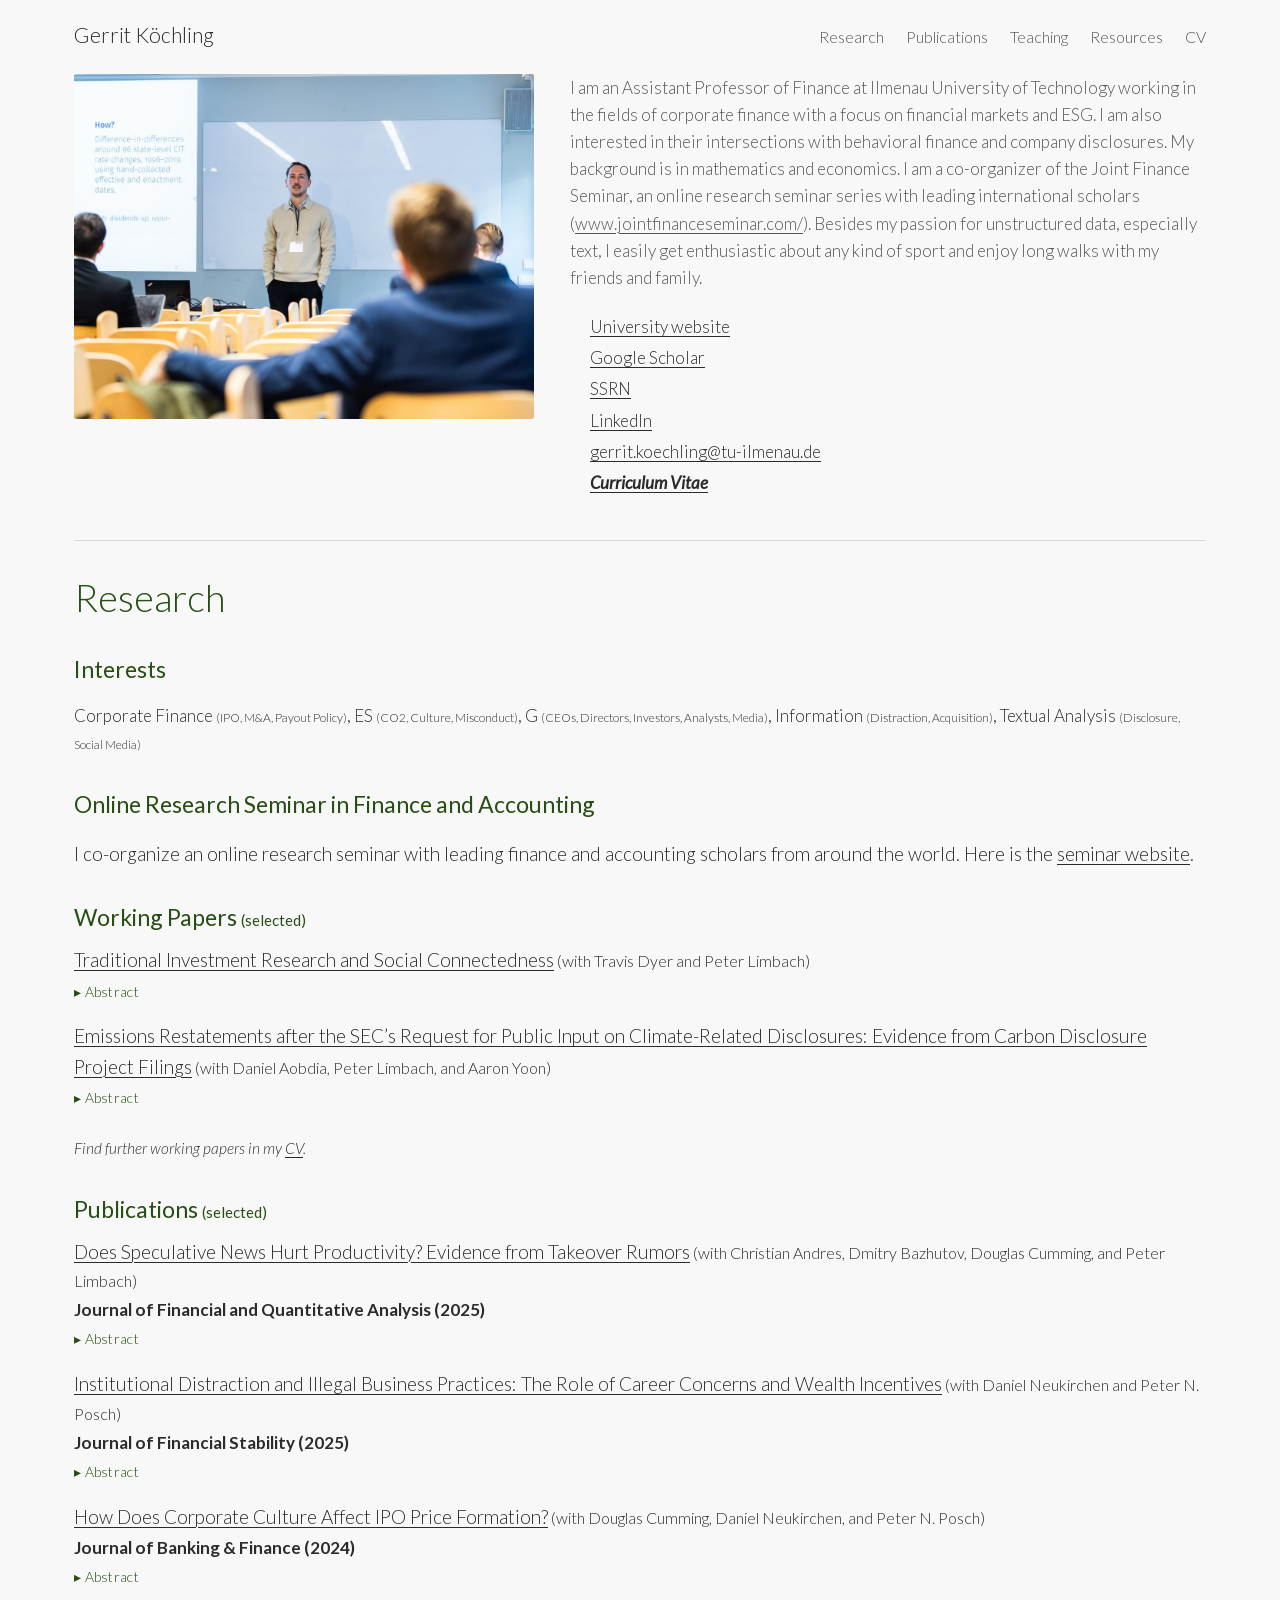
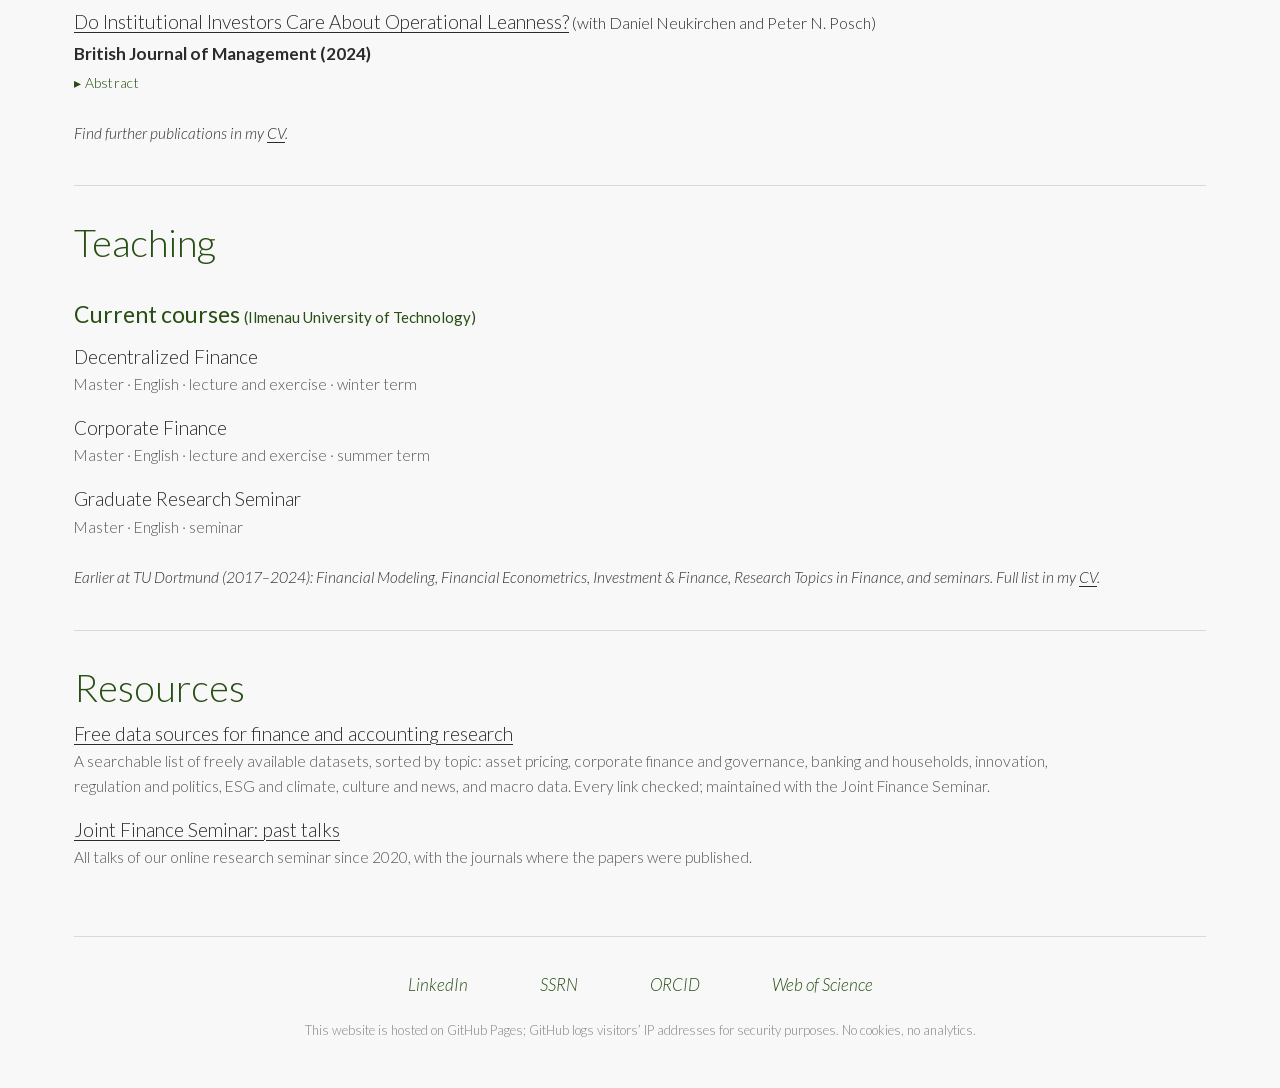
==== commit dca49293: "Error corerction cv and paper titles" ====
--- a/index.html
+++ b/index.html
@@ -106,8 +106,8 @@
 <h2 id="working-papers">Working Papers <small>(selected)</small></h2>
 
 <div class="paper">
-  <div><a class="t" href="https://papers.ssrn.com/sol3/papers.cfm?abstract_id=4643278">Traditional Investment Research and Social Networks</a> <span class="with">(with Travis Dyer and Peter Limbach)</span></div>
-  <details class="abs"><summary>Abstract</summary><p>We show that investors acquire more public information about firms to which they are more socially proximate. On average, a standard deviation increase in the Social Connectedness Index (Bailey et al., 2018) between a firm’s headquarter county and a searcher county is associated with 30% more EDGAR filing downloads from the searcher county. The effect of social proximity on traditional investment research is distinct from the effect of geographic proximity. We find similar results studying headquarter relocations, investor-level data, and EDGAR downloads from European regions, for which physical distance should be irrelevant. Social proximity matters more during times of high market-wide uncertainty and for firms with weaker information environments. Finally, information gathered by socially proximate investors predicts short-term earnings and stock returns, but also heightened volatility. Collectively, the evidence indicates that social networks mitigate informational frictions and foster information acquisition in financial markets.</p></details>
+  <div><a class="t" href="https://papers.ssrn.com/sol3/papers.cfm?abstract_id=4643278">Traditional Investment Research and Social Connectedness</a> <span class="with">(with Travis Dyer and Peter Limbach)</span></div>
+  <details class="abs"><summary>Abstract</summary><p>We show that investors acquire more public information about firms to which they are more socially proximate. A standard deviation increase in the Social Connectedness Index (Bailey, Cao, Kuchler, Stroebel, and Wong, 2018) between a firm’s headquarter county and a searcher county is associated with 30% more EDGAR filing downloads from the searcher county. The effect of social proximity on traditional investment research is distinct from the effects of geographic proximity and capital allocation. We find similar results studying headquarter relocations, investor-level data, power outages, and EDGAR downloads from European regions, for which physical distance should be irrelevant. Social proximity matters more during times of high market-wide uncertainty and for firms with weaker information environments. Traditional information gathered by socially proximate investors predicts short-term earnings and stock returns. Collectively, the evidence indicates that social ties mitigate informational frictions and foster valuable traditional information acquisition in financial markets.</p></details>
 </div>
 
 <div class="paper">
@@ -126,20 +126,20 @@
 </div>
 
 <div class="paper">
-  <div><a class="t" href="https://papers.ssrn.com/sol3/papers.cfm?abstract_id=4115733">Institutional Investor Distraction and Unethical Business Practices: Evidence from Stakeholder-Related Misconduct</a> <span class="with">(with Daniel Neukirchen and Peter N. Posch)</span></div>
+  <div><a class="t" href="https://doi.org/10.1016/j.jfs.2025.101450">Institutional Distraction and Illegal Business Practices: The Role of Career Concerns and Wealth Incentives</a> <span class="with">(with Daniel Neukirchen and Peter N. Posch)</span></div>
   <div class="j">Journal of Financial Stability (2025)</div>
-  <details class="abs"><summary>Abstract</summary><p>We exploit exogenous shocks to institutional investors’ portfolios to show that managers engage in significantly more stakeholder-related misconduct when institutional investors are distracted. The relationship is more pronounced (i) for firms where managers are more enticed to commit wrongdoing or have more outside options in the executive labor market, and (ii) for firms with weak internal and external governance. Furthermore, we find that during these periods of institutional distraction, managers are particularly likely to engage in misconduct detrimental to employees. Overall, our evidence suggests that institutional investors are important monitors of management and prevent misconduct detrimental to both shareholders and stakeholders.</p></details>
+  <details class="abs"><summary>Abstract</summary><p>We exploit exogenous shocks to institutional investors’ portfolios to show that managers engage in significantly more stakeholder-related misconduct when institutional investors are distracted. Additional cross-sectional tests reveal that managerial career concerns and risk-taking equity incentives strongly moderate this relationship, suggesting that managers weigh the potential benefits and risks before engaging in misconduct during these periods. Finally, we provide evidence that the results are more pronounced when especially those institutional investors who are likely to be motivated monitors of the managers become distracted.</p></details>
 </div>
 
 <div class="paper">
-  <div><a class="t" href="https://www.sciencedirect.com/science/article/pii/S0378426624000785">How does corporate culture affect IPO price formation?</a> <span class="with">(with Douglas Cumming, Daniel Neukirchen, and Peter N. Posch)</span></div>
+  <div><a class="t" href="https://www.sciencedirect.com/science/article/pii/S0378426624000785">How Does Corporate Culture Affect IPO Price Formation?</a> <span class="with">(with Douglas Cumming, Daniel Neukirchen, and Peter N. Posch)</span></div>
   <div class="j">Journal of Banking &amp; Finance (2024)</div>
   <details class="abs"><summary>Abstract</summary><p>We examine the relationship between corporate culture and initial public offering (IPO) price formation. Using a sample of 935 US IPOs and data on corporate culture from Li et al. (2021b), we find that IPOs of strong culture firms are associated with more positive price revisions and higher initial returns, i.e., more underpricing. These findings hold using an alternative measure of corporate culture, matched samples, and a large set of control variables. Consistent with key theories, the effects appear to be driven by underwriters deliberately compensating investors for revealing information about their perceptions of the firm's culture during bookbuilding.</p></details>
 </div>
 
 <div class="paper">
   <div><a class="t" href="https://onlinelibrary.wiley.com/doi/full/10.1111/1467-8551.12779">Do Institutional Investors Care About Operational Leanness?</a> <span class="with">(with Daniel Neukirchen and Peter N. Posch)</span></div>
-  <div class="j">British Journal of Management (2023)</div>
+  <div class="j">British Journal of Management (2024)</div>
   <details class="abs"><summary>Abstract</summary><p>We investigate the relationship between operational leanness and institutional ownership. Based on a sample of 12,291 firm-year observations of US manufacturing firms from 1998 to 2020, we find leaner firms to attract significantly more institutional investors – both in terms of the fraction of shares held and the number of institutional investors holding shares of the firm. This finding holds in several tests addressing endogeneity concerns. Contrary to studies investigating the relationship between operational leanness and operating performance or credit ratings, our results do not provide consistent evidence that this relationship is also of a concave shape. However, we provide evidence that the relationship is stronger (i) for firms with weak corporate governance and high firm-specific monitoring costs and (ii) for active institutions, suggesting that not only firm performance considerations but also perceived lower agency costs are important mechanisms explaining why institutional investors prefer lean manufacturing firms. Taken together, these findings contribute to our understanding of institutional investors’ preferences in general and across institution types.</p></details>
 </div>
 
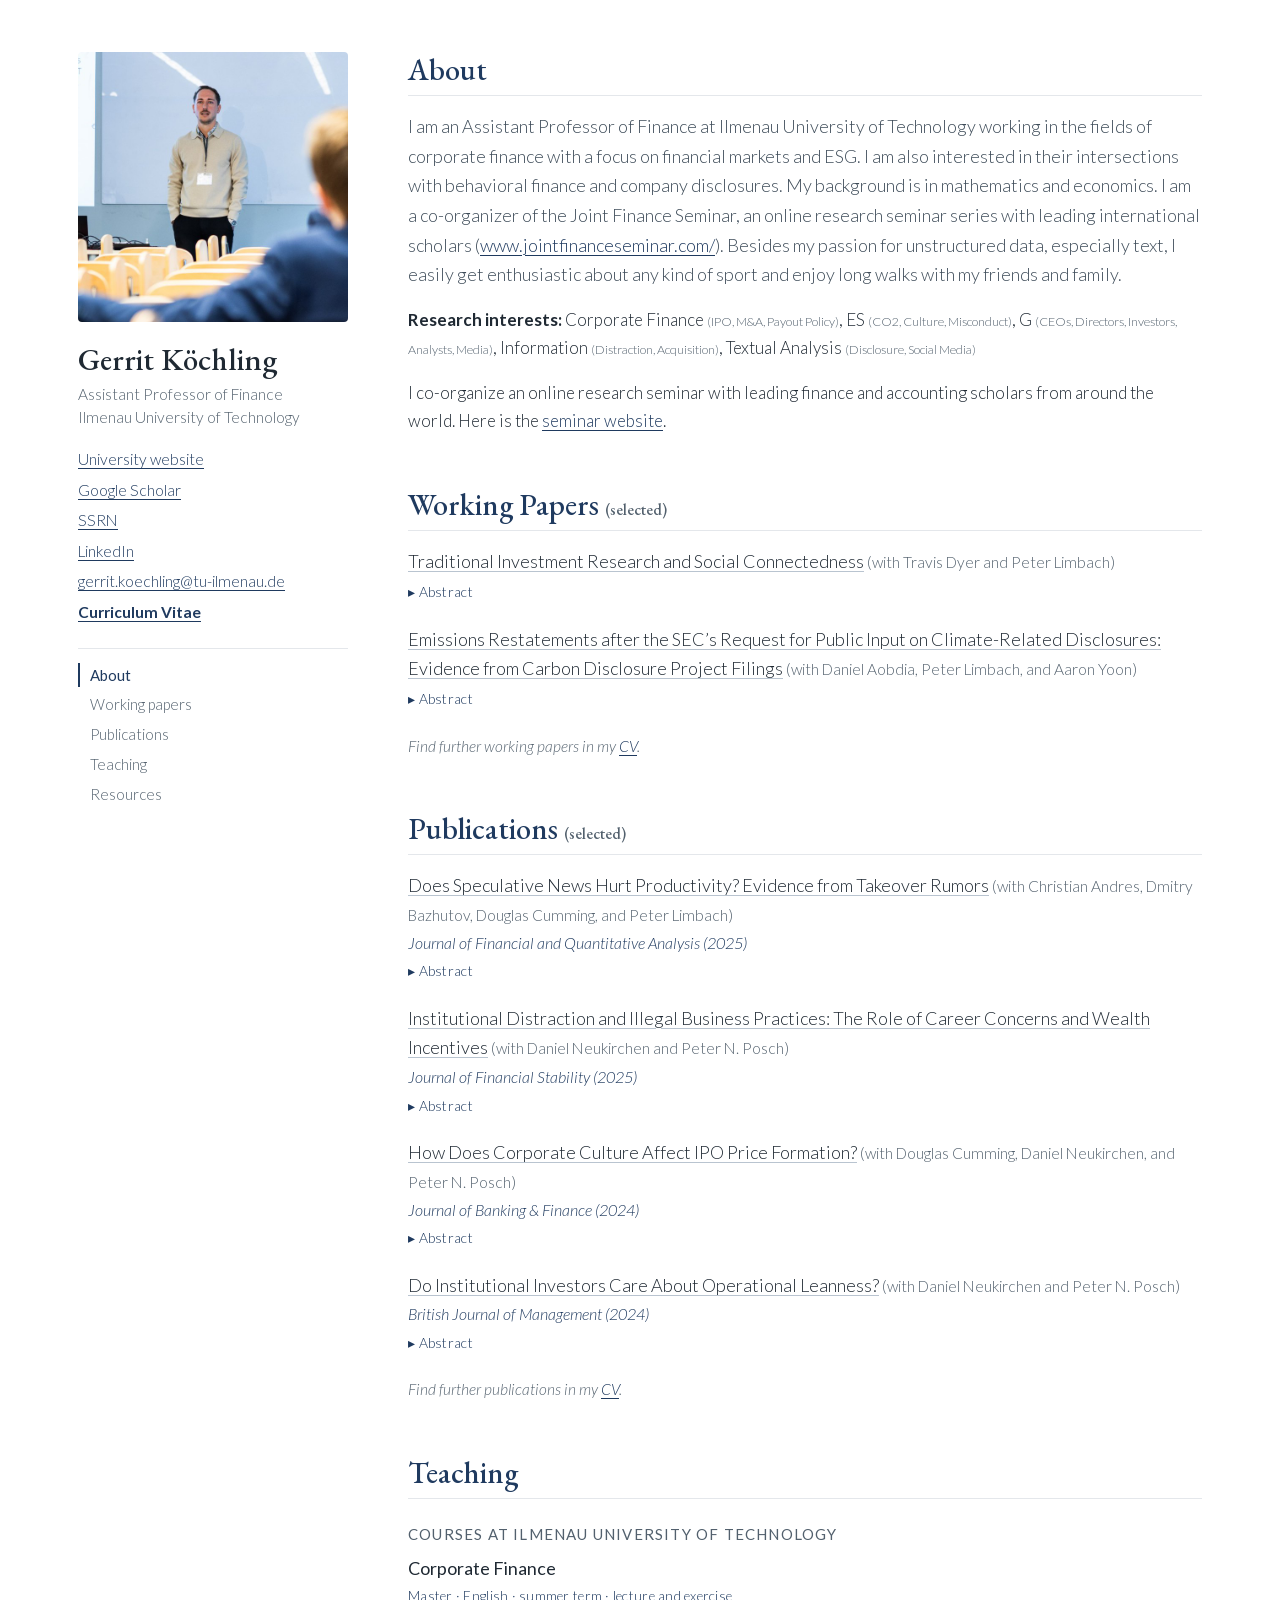
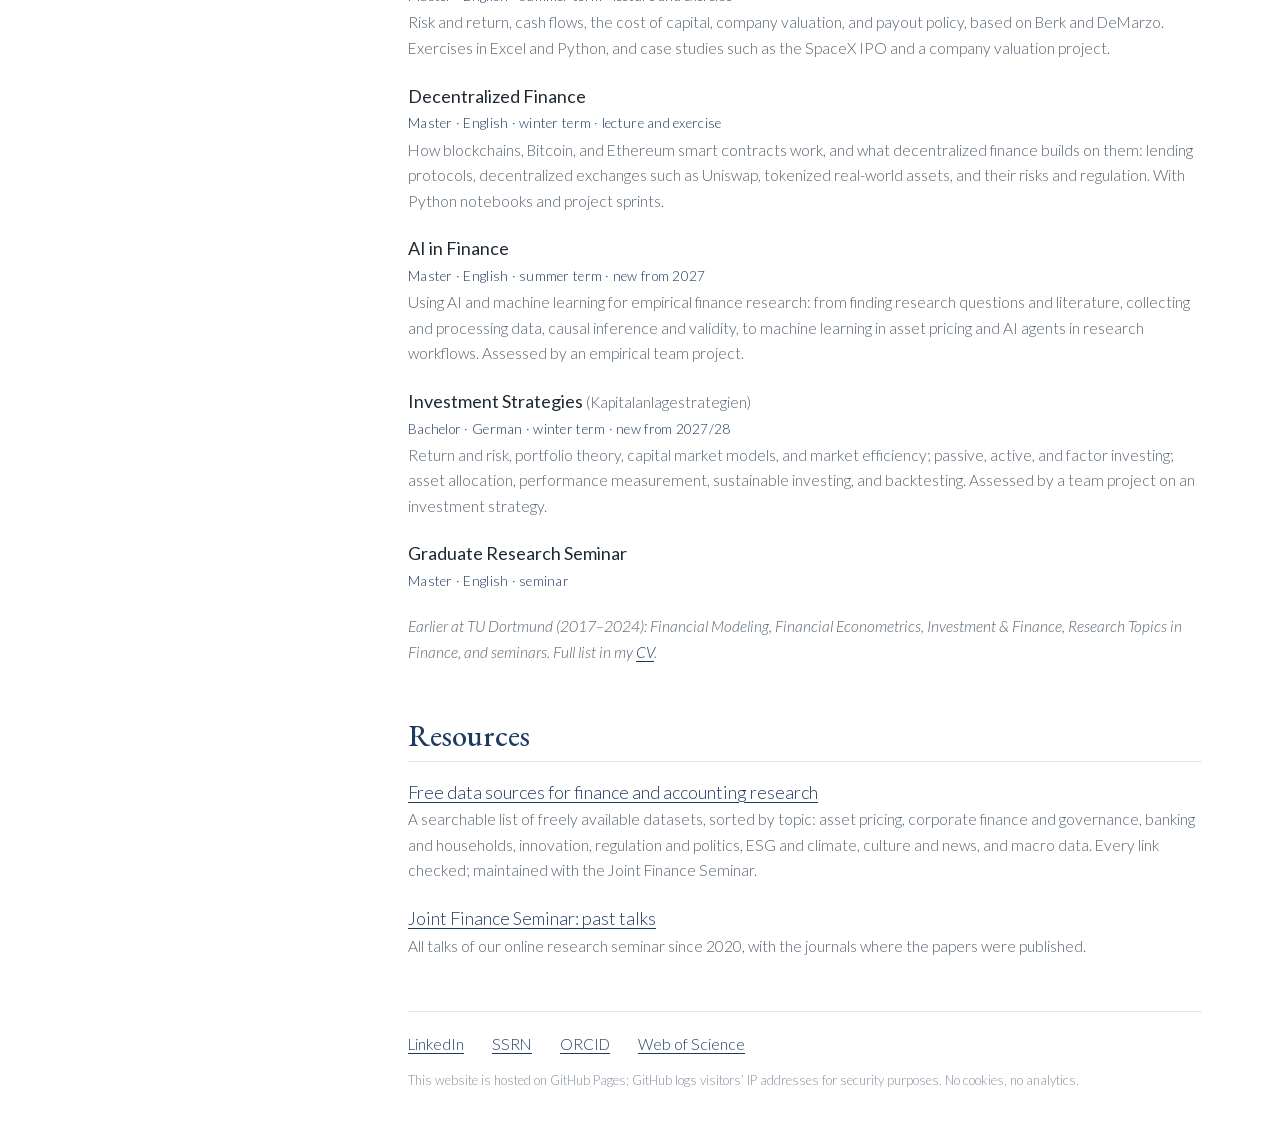
==== commit c6baf679: "New website look" ====
--- a/index.html
+++ b/index.html
@@ -17,72 +17,80 @@
 <link rel="stylesheet" href="/fonts/fonts.css">
 <script type="application/ld+json">{"@context":"https://schema.org","@type":"Person","name":"Gerrit Köchling","url":"https://www.gerritkoechling.com/","jobTitle":"Assistant Professor of Finance","worksFor":{"@type":"CollegeOrUniversity","name":"Ilmenau University of Technology"},"email":"mailto:gerrit.koechling@tu-ilmenau.de","sameAs":["https://scholar.google.de/citations?user=a5JoTuUAAAAJ","https://papers.ssrn.com/sol3/cf_dev/AbsByAuth.cfm?per_id=2900815","https://www.linkedin.com/in/gerrit-koechling/","https://orcid.org/0000-0001-6266-6332","https://www.webofscience.com/wos/author/record/AAD-9535-2020","https://www.tu-ilmenau.de/en/university/departments/department-of-economic-sciences-and-media/profile/institutes-and-groups/finance-group"]}</script>
 <style>
-:root{--bg:#f8f8f8;--ink:#2b2b2b;--soft:#555;--green:#274e13;--line:#d9d9d9}
+:root{--ink:#1f2933;--soft:#52606d;--acc:#1f3a5f;--acc-soft:#e8eef5;--line:#e4e7eb;--bg:#fff}
 *{box-sizing:border-box}
-html{scroll-behavior:smooth}
-body{margin:0;background:var(--bg);color:var(--ink);font-family:Lato,"Helvetica Neue",Arial,sans-serif;font-weight:300;font-size:17px;line-height:1.6;-webkit-font-smoothing:antialiased}
-a{color:inherit;text-decoration:underline;text-decoration-thickness:1px;text-underline-offset:3px}
-a:hover{color:var(--green)}
-::selection{background:#dfe9d8}
-.top{max-width:1180px;margin:0 auto;padding:18px 24px 0;display:flex;flex-wrap:wrap;align-items:baseline;gap:6px 26px}
-.top a{text-decoration:none}
-.top .name{font-size:21px;margin-right:auto}
-.top nav{display:flex;flex-wrap:wrap;gap:4px 22px;font-size:16px}
-.top nav a{color:var(--soft);border-bottom:1px solid transparent}
-.top nav a:hover{color:var(--green);border-bottom-color:var(--green)}
-main{max-width:1180px;margin:0 auto;padding:22px 24px 10px}
-.hero{display:grid;grid-template-columns:minmax(0,460px) 1fr;gap:36px;align-items:start}
-.hero img{width:100%;height:auto;display:block;border-radius:2px}
-.bio p{margin:0 0 22px;color:var(--soft)}
-.links{list-style:none;margin:0;padding:0 0 0 20px}
-.links li{margin:4px 0}
-.links .cv{font-weight:700;font-style:italic}
-hr{border:0;border-top:1px solid var(--line);margin:40px 0 34px}
-h1{font-weight:300;color:var(--green);font-size:38px;margin:0 0 6px;line-height:1.2}
-h2{font-weight:400;color:var(--green);font-size:23px;margin:34px 0 12px;line-height:1.3}
-h2 small{font-size:15px;font-weight:400}
-.interests{font-size:17px}
-.interests small{font-size:12px}
-.paper{margin:0 0 22px}
-.paper .t{font-size:19px}
-.paper .with{font-size:16px}
-.paper .j{font-weight:700;margin-top:2px}
-.paper{margin-bottom:18px}
-details.abs{margin-top:3px;font-size:15.5px;color:var(--soft)}
-details.abs summary{cursor:pointer;list-style:none;display:inline-block;font-size:14px;color:var(--green);letter-spacing:.02em}
+html{scroll-behavior:smooth;scroll-padding-top:24px}
+body{margin:0;background:var(--bg);color:var(--ink);font:300 17px/1.65 Lato,"Helvetica Neue",Arial,sans-serif;-webkit-font-smoothing:antialiased}
+a{color:var(--acc);text-decoration-thickness:1px;text-underline-offset:3px}
+a:hover{color:#0f2440}
+::selection{background:var(--acc-soft)}
+.wrap{max-width:1180px;margin:0 auto;display:grid;grid-template-columns:270px minmax(0,1fr);gap:60px;padding:52px 28px 40px}
+/* sidebar */
+.side{align-self:start}
+@media (min-height:780px) and (min-width:861px){.side{position:sticky;top:36px}}
+.side .photo{display:block;width:100%;height:auto;aspect-ratio:1/1;object-fit:cover;border-radius:4px}
+.side .name{font:500 31px/1.12 "EB Garamond",Georgia,serif;margin:20px 0 6px;color:var(--ink)}
+.side .role{margin:0 0 18px;color:var(--soft);font-size:15.5px;line-height:1.5}
+.side .links{list-style:none;padding:0;margin:0 0 22px;font-size:15.5px}
+.side .links li{margin:5px 0}
+.side .links .cv a{font-weight:700}
+.toc{border-top:1px solid var(--line);padding-top:14px;display:flex;flex-direction:column;gap:5px;font-size:15px}
+.toc a{color:var(--soft);text-decoration:none;padding-left:10px;border-left:2px solid transparent}
+.toc a:hover{color:var(--acc)}
+.toc a.on{color:var(--acc);border-left-color:var(--acc);font-weight:400}
+/* content */
+main section{margin-bottom:52px}
+main h2{font:500 30px/1.2 "EB Garamond",Georgia,serif;color:var(--acc);margin:0 0 16px;padding-bottom:7px;border-bottom:1px solid var(--line)}
+main h3{font:400 15px/1.3 Lato,Arial,sans-serif;letter-spacing:.08em;text-transform:uppercase;color:var(--soft);margin:26px 0 10px}
+.lead{font-size:18px;color:#3e4c59;margin:0 0 16px}
+.interests{margin:0 0 12px}
+.interests small{font-size:12.5px;color:var(--soft)}
+.interests b{font-weight:700}
+.paper{margin:0 0 20px}
+.paper .t{font-size:18px;color:var(--ink);text-decoration-color:#b9c4d0}
+.paper .t:hover{color:var(--acc)}
+.paper .with{color:var(--soft);font-size:15.5px}
+.paper .j{font-style:italic;color:var(--acc);font-size:16px;margin-top:1px}
+details.abs{margin-top:2px;color:var(--soft);font-size:15.5px}
+details.abs summary{cursor:pointer;list-style:none;display:inline-block;font-size:14px;color:var(--acc);letter-spacing:.02em}
 details.abs summary::-webkit-details-marker{display:none}
 details.abs summary::before{content:"\25B8\00a0"}
 details.abs[open] summary::before{content:"\25BE\00a0"}
-details.abs summary:hover{text-decoration:underline;text-underline-offset:3px}
-details.abs p{margin:4px 0 6px;max-width:980px}
-.res{list-style:none;padding:0;margin:8px 0 0}
-.res li{margin:0 0 16px}
-.res a{font-size:19px}
-.res span{display:block;font-size:15.5px;color:var(--soft);max-width:980px}
-.res .c{display:block;font-size:19px;color:var(--ink)}
-.more{font-style:italic;font-size:15.5px;margin:26px 0 0}
-.seminar{font-size:19px}
-footer{max-width:1180px;margin:0 auto;padding:0 24px 34px}
-.social{display:flex;justify-content:center;gap:12px 72px;flex-wrap:wrap;font-style:italic;color:var(--green);margin-bottom:22px}
-.social a{text-decoration:none;color:var(--green)}
-.social a:hover{text-decoration:underline}
-.fine{text-align:center;font-size:13px;color:#888}
-@media (max-width:760px){
-  .hero{grid-template-columns:1fr;gap:22px}
-  .links{padding-left:0}
-  h1{font-size:32px}
-  .top,main,footer{padding-left:16px;padding-right:16px}
+details.abs summary:hover{text-decoration:underline}
+details.abs p{margin:4px 0 8px}
+.more{font-style:italic;font-size:15.5px;color:var(--soft);margin:22px 0 0}
+.res{list-style:none;padding:0;margin:4px 0 0}
+.res li{margin:0 0 20px}
+.res .c{display:block;font-size:18px;color:var(--ink);font-weight:400}
+.res .c small{font-size:15px;color:var(--soft);font-weight:300}
+.res .meta{display:block;font-size:13.5px;letter-spacing:.02em;color:var(--acc);margin:1px 0 3px}
+.res span{display:block;color:var(--soft);font-size:15.5px}
+.res a{font-size:18px}
+footer{border-top:1px solid var(--line);padding-top:20px;margin-top:10px}
+.social{display:flex;flex-wrap:wrap;gap:8px 28px;font-size:15.5px;margin-bottom:12px}
+.fine{font-size:13px;color:#8a96a3;margin:0}
+@media (max-width:860px){
+  .wrap{grid-template-columns:1fr;gap:26px;padding:24px 18px 30px}
+  .side{position:static;display:grid;grid-template-columns:112px 1fr;gap:4px 18px;align-items:start}
+  .side > a:first-child{grid-row:1/3}
+  .side .photo{width:112px;height:112px}
+  .side .name{margin:2px 0 2px;font-size:28px}
+  .side .role{margin:0;font-size:15px}
+  .side .links{grid-column:1/-1;display:flex;flex-wrap:wrap;gap:4px 16px;margin:12px 0 0}
+  .side .links li{margin:0}
+  .toc{grid-column:1/-1;flex-direction:row;flex-wrap:wrap;gap:4px 14px;margin-top:12px;padding-top:10px}
+  .toc a{padding-left:0;border-left:0}
+  main h2{font-size:27px}
 }
 </style>
 </head>
 <body>
-<header class="top"><a class="name" href="/">Gerrit Köchling</a><nav aria-label="Sections"><a href="#research">Research</a><a href="#publications">Publications</a><a href="#teaching">Teaching</a><a href="#resources">Resources</a><a href="/cv.pdf">CV</a></nav></header>
-<main>
-<section class="hero">
-  <img src="/img/gerrit_koechling.jpg" alt="Gerrit Köchling presenting a research paper" width="1200" height="900">
-  <div class="bio">
-    <p>I am an Assistant Professor of Finance at Ilmenau University of Technology working in the fields of corporate finance with a focus on financial markets and ESG. I am also interested in their intersections with behavioral finance and company disclosures. My background is in mathematics and economics. I am a co-organizer of the Joint Finance Seminar, an online research seminar series with leading international scholars (<a href="https://www.jointfinanceseminar.com/">www.jointfinanceseminar.com/</a>). Besides my passion for unstructured data, especially text, I easily get enthusiastic about any kind of sport and enjoy long walks with my friends and family.</p>
-    <ul class="links">
+<div class="wrap">
+<aside class="side">
+  <a href="/" aria-label="Home"><img class="photo" src="/img/gerrit_koechling_square.jpg" alt="Gerrit Köchling presenting a research paper" width="640" height="640"></a>
+  <h1 class="name">Gerrit Köchling</h1>
+  <p class="role">Assistant Professor of Finance<br>Ilmenau University of Technology</p>
+  <ul class="links">
       <li><a href="https://www.tu-ilmenau.de/en/university/departments/department-of-economic-sciences-and-media/profile/institutes-and-groups/finance-group">University website</a></li>
       <li><a href="https://scholar.google.de/citations?user=a5JoTuUAAAAJ&amp;hl=de&amp;oi=ao">Google Scholar</a></li>
       <li><a href="https://papers.ssrn.com/sol3/cf_dev/AbsByAuth.cfm?per_id=2900815">SSRN</a></li>
@@ -90,22 +98,21 @@
       <li><a href="mailto:gerrit.koechling@tu-ilmenau.de">gerrit.koechling@tu-ilmenau.de</a></li>
       <li class="cv"><a href="/cv.pdf">Curriculum Vitae</a></li>
     </ul>
-  </div>
+  <nav class="toc" aria-label="Sections">
+    <a href="#about">About</a><a href="#working-papers">Working papers</a><a href="#publications">Publications</a><a href="#teaching">Teaching</a><a href="#resources">Resources</a>
+  </nav>
+</aside>
+<main>
+<section id="about">
+  <h2>About</h2>
+  <p class="lead">I am an Assistant Professor of Finance at Ilmenau University of Technology working in the fields of corporate finance with a focus on financial markets and ESG. I am also interested in their intersections with behavioral finance and company disclosures. My background is in mathematics and economics. I am a co-organizer of the Joint Finance Seminar, an online research seminar series with leading international scholars (<a href="https://www.jointfinanceseminar.com/">www.jointfinanceseminar.com/</a>). Besides my passion for unstructured data, especially text, I easily get enthusiastic about any kind of sport and enjoy long walks with my friends and family.</p>
+  <p class="interests"><b>Research interests:</b> Corporate Finance <small>(IPO, M&amp;A, Payout Policy)</small>, ES <small>(CO2, Culture, Misconduct)</small>, G <small>(CEOs, Directors, Investors, Analysts, Media)</small>, Information <small>(Distraction, Acquisition)</small>, Textual Analysis <small>(Disclosure, Social Media)</small></p>
+  <p>I co-organize an online research seminar with leading finance and accounting scholars from around the world. Here is the <a href="https://www.jointfinanceseminar.com/">seminar website</a>.</p>
 </section>
 
-<hr>
-
-<h1 id="research">Research</h1>
-
-<h2>Interests</h2>
-<p class="interests">Corporate Finance <small>(IPO, M&amp;A, Payout Policy)</small>, ES <small>(CO2, Culture, Misconduct)</small>, G <small>(CEOs, Directors, Investors, Analysts, Media)</small>, Information <small>(Distraction, Acquisition)</small>, Textual Analysis <small>(Disclosure, Social Media)</small></p>
-
-<h2>Online Research Seminar in Finance and Accounting</h2>
-<p class="seminar">I co-organize an online research seminar with leading finance and accounting scholars from around the world. Here is the <a href="https://www.jointfinanceseminar.com/">seminar website</a>.</p>
-
-<h2 id="working-papers">Working Papers <small>(selected)</small></h2>
-
-<div class="paper">
+<section id="working-papers">
+  <h2>Working Papers <small style="font-size:16px;color:var(--soft)">(selected)</small></h2>
+  <div class="paper">
   <div><a class="t" href="https://papers.ssrn.com/sol3/papers.cfm?abstract_id=4643278">Traditional Investment Research and Social Connectedness</a> <span class="with">(with Travis Dyer and Peter Limbach)</span></div>
   <details class="abs"><summary>Abstract</summary><p>We show that investors acquire more public information about firms to which they are more socially proximate. A standard deviation increase in the Social Connectedness Index (Bailey, Cao, Kuchler, Stroebel, and Wong, 2018) between a firm’s headquarter county and a searcher county is associated with 30% more EDGAR filing downloads from the searcher county. The effect of social proximity on traditional investment research is distinct from the effects of geographic proximity and capital allocation. We find similar results studying headquarter relocations, investor-level data, power outages, and EDGAR downloads from European regions, for which physical distance should be irrelevant. Social proximity matters more during times of high market-wide uncertainty and for firms with weaker information environments. Traditional information gathered by socially proximate investors predicts short-term earnings and stock returns. Collectively, the evidence indicates that social ties mitigate informational frictions and foster valuable traditional information acquisition in financial markets.</p></details>
 </div>
@@ -114,12 +121,12 @@
   <div><a class="t" href="https://papers.ssrn.com/sol3/papers.cfm?abstract_id=5917222">Emissions Restatements after the SEC’s Request for Public Input on Climate-Related Disclosures: Evidence from Carbon Disclosure Project Filings</a> <span class="with">(with Daniel Aobdia, Peter Limbach, and Aaron Yoon)</span></div>
   <details class="abs"><summary>Abstract</summary><p>This paper analyzes firms’ restatements of their Scope 1 emission numbers after the Securities and Exchange Commission’s request for public input on climate-related disclosure in March 2021. Using data from the Carbon Disclosure Project, we find a marked increase in the frequency and magnitude of restatements by U.S. public firms, both relative to their previous restatement levels and to those of private firms not subject to SEC oversight. Firms with independently assured emission data, board-level oversight of climate issues, high transition risk, and high institutional ownership restate less upwards but not downwards. Firms with upward revisions in response to the SEC’s initiative increase investments in emission-reduction projects. The results are consistent with widespread weaknesses in firms’ carbon reporting infrastructures and strategic motives to underreport. They have important implications for regulators, investors, and standard setters by highlighting the need for robust carbon reporting, and the critical role of assurance of sustainability disclosures.</p></details>
 </div>
+  <p class="more">Find further working papers in my <a href="/cv.pdf">CV</a>.</p>
+</section>
 
-<p class="more">Find further working papers in my <a href="/cv.pdf">CV</a>.</p>
-
-<h2 id="publications">Publications <small>(selected)</small></h2>
-
-<div class="paper">
+<section id="publications">
+  <h2>Publications <small style="font-size:16px;color:var(--soft)">(selected)</small></h2>
+  <div class="paper">
   <div><a class="t" href="https://www.cambridge.org/core/journals/journal-of-financial-and-quantitative-analysis/article/does-speculative-news-hurt-productivity-evidence-from-takeover-rumors/306BB2F47D9F18D31254D6B87166C26B">Does Speculative News Hurt Productivity? Evidence from Takeover Rumors</a> <span class="with">(with Christian Andres, Dmitry Bazhutov, Douglas Cumming, and Peter Limbach)</span></div>
   <div class="j">Journal of Financial and Quantitative Analysis (2025)</div>
   <details class="abs"><summary>Abstract</summary><p>We show that productivity at both the firm and employee (i.e., analyst and inventor) level temporarily declines upon announcements of takeover rumors that do not materialize. Such speculative news may hurt productivity because uncertainty and threat of job loss cause anxiety, distraction, and reduced commitment among employees and managers. Consistently, we observe a more pronounced productivity dip for rumored targets and when the likelihood of job loss is higher. Firm performance mirrors these results. We find no indication of reverse causality. The evidence fosters our understanding of potential real effects of speculative financial news and the costs of takeover threats.</p></details>
@@ -142,31 +149,35 @@
   <div class="j">British Journal of Management (2024)</div>
   <details class="abs"><summary>Abstract</summary><p>We investigate the relationship between operational leanness and institutional ownership. Based on a sample of 12,291 firm-year observations of US manufacturing firms from 1998 to 2020, we find leaner firms to attract significantly more institutional investors – both in terms of the fraction of shares held and the number of institutional investors holding shares of the firm. This finding holds in several tests addressing endogeneity concerns. Contrary to studies investigating the relationship between operational leanness and operating performance or credit ratings, our results do not provide consistent evidence that this relationship is also of a concave shape. However, we provide evidence that the relationship is stronger (i) for firms with weak corporate governance and high firm-specific monitoring costs and (ii) for active institutions, suggesting that not only firm performance considerations but also perceived lower agency costs are important mechanisms explaining why institutional investors prefer lean manufacturing firms. Taken together, these findings contribute to our understanding of institutional investors’ preferences in general and across institution types.</p></details>
 </div>
+  <p class="more">Find further publications in my <a href="/cv.pdf">CV</a>.</p>
+</section>
 
-<p class="more">Find further publications in my <a href="/cv.pdf">CV</a>.</p>
+<section id="teaching">
+  <h2>Teaching</h2>
+  <h3>Courses at Ilmenau University of Technology</h3>
+  <ul class="res teach">
+  <li><span class="c">Corporate Finance</span><span class="meta">Master · English · summer term · lecture and exercise</span>
+    <span>Risk and return, cash flows, the cost of capital, company valuation, and payout policy, based on Berk and DeMarzo. Exercises in Excel and Python, and case studies such as the SpaceX IPO and a company valuation project.</span></li>
+  <li><span class="c">Decentralized Finance</span><span class="meta">Master · English · winter term · lecture and exercise</span>
+    <span>How blockchains, Bitcoin, and Ethereum smart contracts work, and what decentralized finance builds on them: lending protocols, decentralized exchanges such as Uniswap, tokenized real-world assets, and their risks and regulation. With Python notebooks and project sprints.</span></li>
+  <li><span class="c">AI in Finance</span><span class="meta">Master · English · summer term · new from 2027</span>
+    <span>Using AI and machine learning for empirical finance research: from finding research questions and literature, collecting and processing data, causal inference and validity, to machine learning in asset pricing and AI agents in research workflows. Assessed by an empirical team project.</span></li>
+  <li><span class="c">Investment Strategies <small>(Kapitalanlagestrategien)</small></span><span class="meta">Bachelor · German · winter term · new from 2027/28</span>
+    <span>Return and risk, portfolio theory, capital market models, and market efficiency; passive, active, and factor investing; asset allocation, performance measurement, sustainable investing, and backtesting. Assessed by a team project on an investment strategy.</span></li>
+  <li><span class="c">Graduate Research Seminar</span><span class="meta">Master · English · seminar</span></li>
+</ul>
+  <p class="more">Earlier at TU Dortmund (2017–2024): Financial Modeling, Financial Econometrics, Investment &amp; Finance, Research Topics in Finance, and seminars. Full list in my <a href="/cv.pdf">CV</a>.</p>
+</section>
 
-<hr>
-
-<h1 id="teaching">Teaching</h1>
-<h2>Current courses <small>(Ilmenau University of Technology)</small></h2>
-<ul class="res">
-  <li><span class="c">Decentralized Finance</span><span>Master · English · lecture and exercise · winter term</span></li>
-  <li><span class="c">Corporate Finance</span><span>Master · English · lecture and exercise · summer term</span></li>
-  <li><span class="c">Graduate Research Seminar</span><span>Master · English · seminar</span></li>
-</ul>
-<p class="more">Earlier at TU Dortmund (2017–2024): Financial Modeling, Financial Econometrics, Investment &amp; Finance, Research Topics in Finance, and seminars. Full list in my <a href="/cv.pdf">CV</a>.</p>
-
-<hr>
-
-<h1 id="resources">Resources</h1>
-<ul class="res">
+<section id="resources">
+  <h2>Resources</h2>
+  <ul class="res">
   <li><a href="https://www.jointfinanceseminar.com/free-datasets/">Free data sources for finance and accounting research</a><span>A searchable list of freely available datasets, sorted by topic: asset pricing, corporate finance and governance, banking and households, innovation, regulation and politics, ESG and climate, culture and news, and macro data. Every link checked; maintained with the Joint Finance Seminar.</span></li>
   <li><a href="https://www.jointfinanceseminar.com/past-seminars/">Joint Finance Seminar: past talks</a><span>All talks of our online research seminar since 2020, with the journals where the papers were published.</span></li>
 </ul>
-</main>
+</section>
 
 <footer>
-  <hr>
   <nav class="social" aria-label="Profiles">
     <a href="https://www.linkedin.com/in/gerrit-koechling/">LinkedIn</a>
     <a href="https://papers.ssrn.com/sol3/cf_dev/AbsByAuth.cfm?per_id=2900815">SSRN</a>
@@ -175,5 +186,13 @@
   </nav>
   <p class="fine">This website is hosted on GitHub Pages; GitHub logs visitors’ IP addresses for security purposes. No cookies, no analytics.</p>
 </footer>
+</main>
+</div>
+<script>
+// highlight the current section in the side menu
+const links=[...document.querySelectorAll('.toc a')];
+const io=new IntersectionObserver(es=>{es.forEach(e=>{if(e.isIntersecting){links.forEach(a=>a.classList.toggle('on',a.getAttribute('href')==='#'+e.target.id));}});},{rootMargin:'-30% 0px -60% 0px'});
+document.querySelectorAll('main section').forEach(s=>io.observe(s));
+</script>
 </body>
 </html>
--- a/fonts/fonts.css
+++ b/fonts/fonts.css
@@ -9,3 +9,6 @@
 @font-face{font-family:'Lato';font-style:normal;font-weight:400;font-display:swap;src:url(/fonts/lato-latin-400.woff2) format('woff2');unicode-range:U+0000-00FF, U+0131, U+0152-0153, U+02BB-02BC, U+02C6, U+02DA, U+02DC, U+0304, U+0308, U+0329, U+2000-206F, U+20AC, U+2122, U+2191, U+2193, U+2212, U+2215, U+FEFF, U+FFFD}
 @font-face{font-family:'Lato';font-style:normal;font-weight:700;font-display:swap;src:url(/fonts/lato-latin-ext-700.woff2) format('woff2');unicode-range:U+0100-02BA, U+02BD-02C5, U+02C7-02CC, U+02CE-02D7, U+02DD-02FF, U+0304, U+0308, U+0329, U+1D00-1DBF, U+1E00-1E9F, U+1EF2-1EFF, U+2020, U+20A0-20AB, U+20AD-20C4, U+2113, U+2C60-2C7F, U+A720-A7FF}
 @font-face{font-family:'Lato';font-style:normal;font-weight:700;font-display:swap;src:url(/fonts/lato-latin-700.woff2) format('woff2');unicode-range:U+0000-00FF, U+0131, U+0152-0153, U+02BB-02BC, U+02C6, U+02DA, U+02DC, U+0304, U+0308, U+0329, U+2000-206F, U+20AC, U+2122, U+2191, U+2193, U+2212, U+2215, U+FEFF, U+FFFD}
+/* EB Garamond for headings (SIL Open Font License 1.1, see OFL-EBGaramond.txt) */
+@font-face{font-family:'EB Garamond';font-style:normal;font-weight:400 700;font-display:swap;src:url(/fonts/eb-garamond-latin.woff2) format('woff2');unicode-range:U+0000-00FF, U+0131, U+0152-0153, U+02BB-02BC, U+02C6, U+02DA, U+02DC, U+0304, U+0308, U+0329, U+2000-206F, U+20AC, U+2122, U+2191, U+2193, U+2212, U+2215, U+FEFF, U+FFFD}
+@font-face{font-family:'EB Garamond';font-style:normal;font-weight:400 700;font-display:swap;src:url(/fonts/eb-garamond-latin-ext.woff2) format('woff2');unicode-range:U+0100-02BA, U+02BD-02C5, U+02C7-02CC, U+02CE-02D7, U+02DD-02FF, U+0304, U+0308, U+0329, U+1D00-1DBF, U+1E00-1E9F, U+1EF2-1EFF, U+2020, U+20A0-20AB, U+20AD-20C4, U+2113, U+2C60-2C7F, U+A720-A7FF}
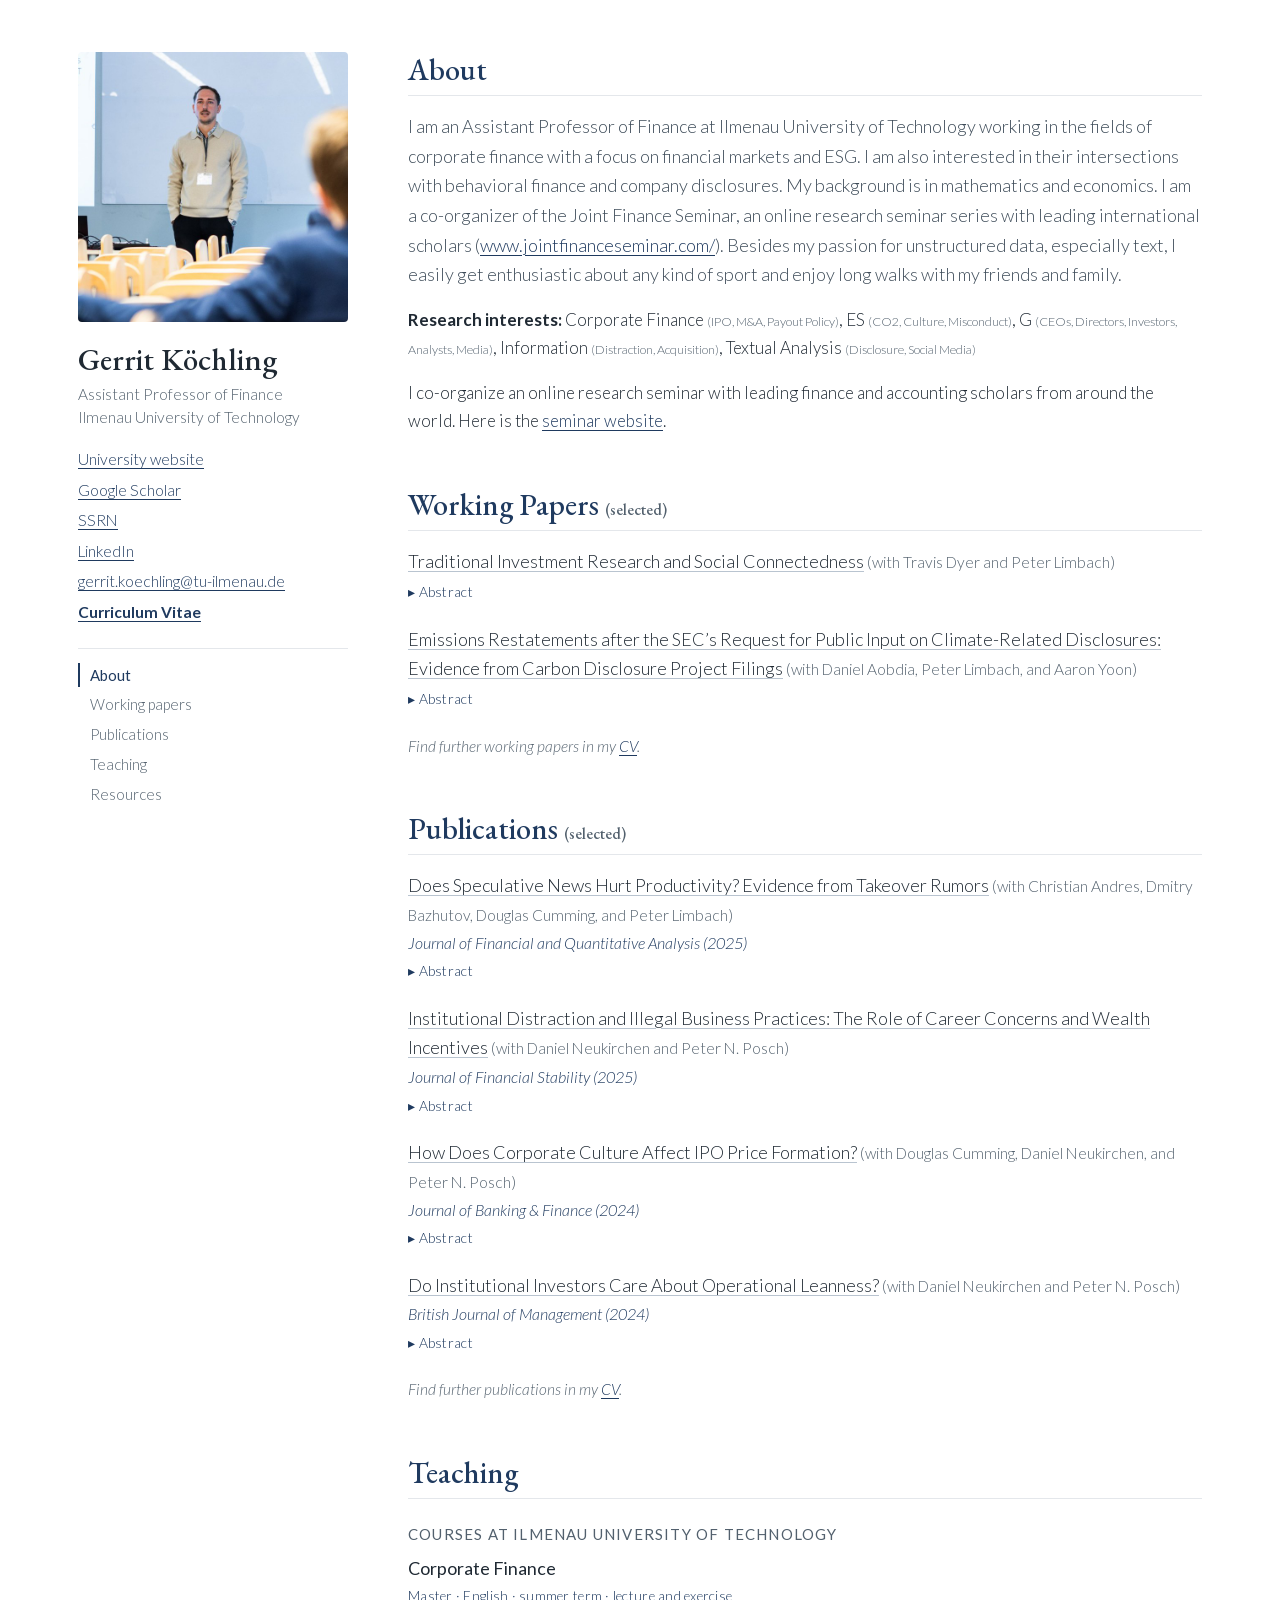
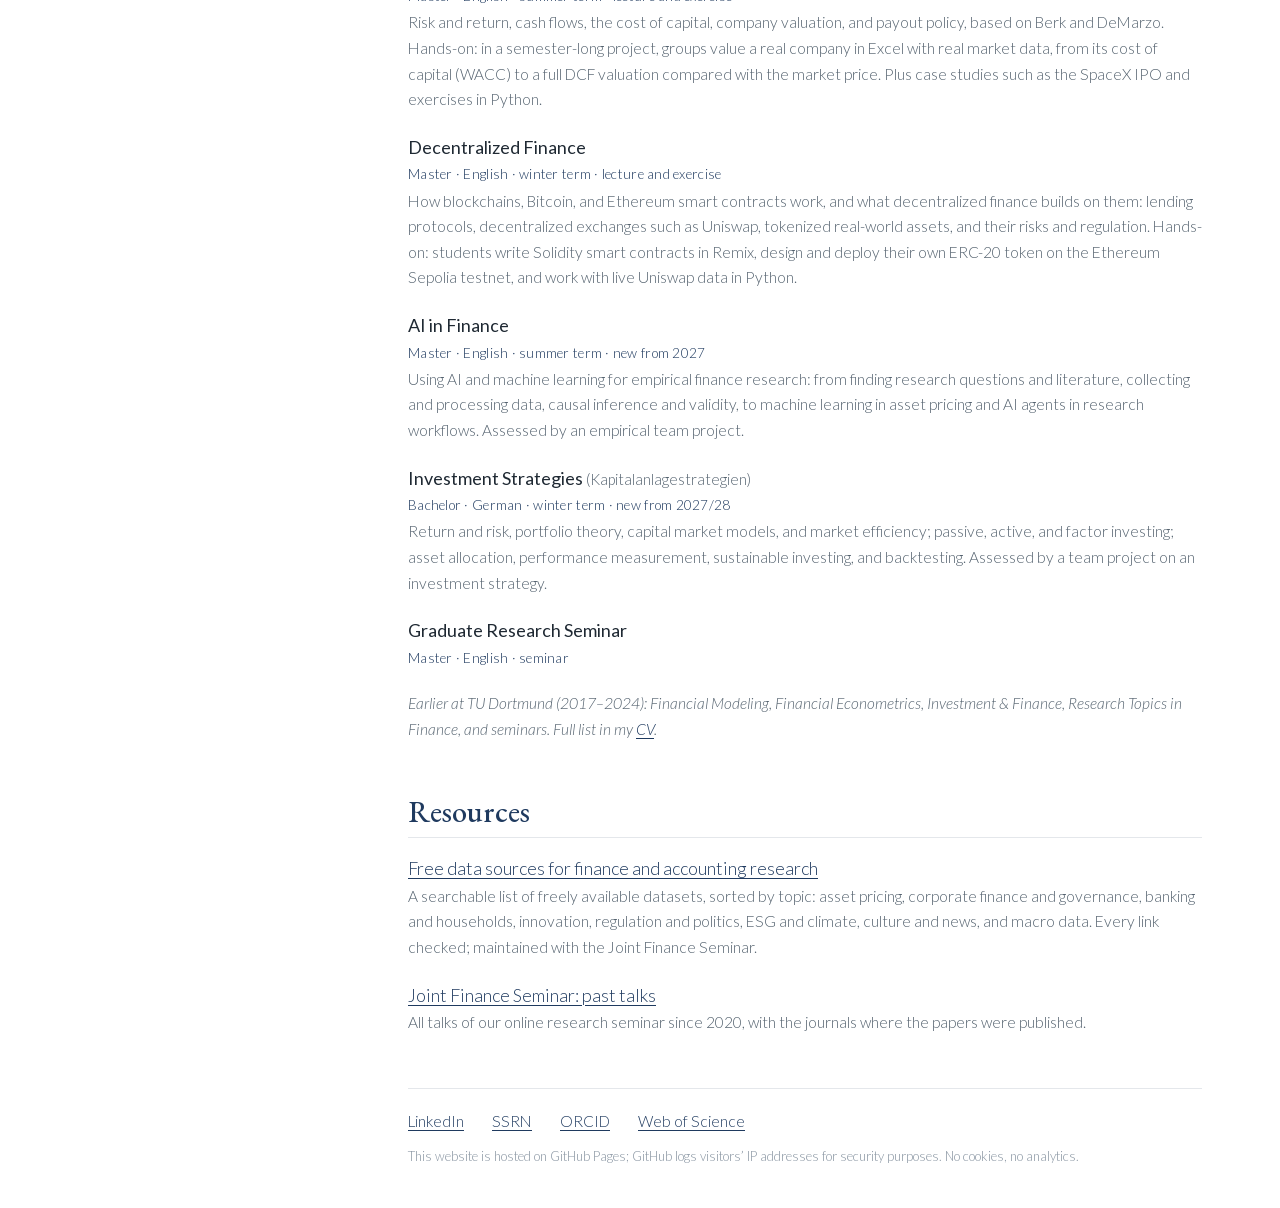
==== commit 733658d8: "teaching change" ====
--- a/index.html
+++ b/index.html
@@ -157,9 +157,9 @@
   <h3>Courses at Ilmenau University of Technology</h3>
   <ul class="res teach">
   <li><span class="c">Corporate Finance</span><span class="meta">Master · English · summer term · lecture and exercise</span>
-    <span>Risk and return, cash flows, the cost of capital, company valuation, and payout policy, based on Berk and DeMarzo. Exercises in Excel and Python, and case studies such as the SpaceX IPO and a company valuation project.</span></li>
+    <span>Risk and return, cash flows, the cost of capital, company valuation, and payout policy, based on Berk and DeMarzo. Hands-on: in a semester-long project, groups value a real company in Excel with real market data, from its cost of capital (WACC) to a full DCF valuation compared with the market price. Plus case studies such as the SpaceX IPO and exercises in Python.</span></li>
   <li><span class="c">Decentralized Finance</span><span class="meta">Master · English · winter term · lecture and exercise</span>
-    <span>How blockchains, Bitcoin, and Ethereum smart contracts work, and what decentralized finance builds on them: lending protocols, decentralized exchanges such as Uniswap, tokenized real-world assets, and their risks and regulation. With Python notebooks and project sprints.</span></li>
+    <span>How blockchains, Bitcoin, and Ethereum smart contracts work, and what decentralized finance builds on them: lending protocols, decentralized exchanges such as Uniswap, tokenized real-world assets, and their risks and regulation. Hands-on: students write Solidity smart contracts in Remix, design and deploy their own ERC-20 token on the Ethereum Sepolia testnet, and work with live Uniswap data in Python.</span></li>
   <li><span class="c">AI in Finance</span><span class="meta">Master · English · summer term · new from 2027</span>
     <span>Using AI and machine learning for empirical finance research: from finding research questions and literature, collecting and processing data, causal inference and validity, to machine learning in asset pricing and AI agents in research workflows. Assessed by an empirical team project.</span></li>
   <li><span class="c">Investment Strategies <small>(Kapitalanlagestrategien)</small></span><span class="meta">Bachelor · German · winter term · new from 2027/28</span>
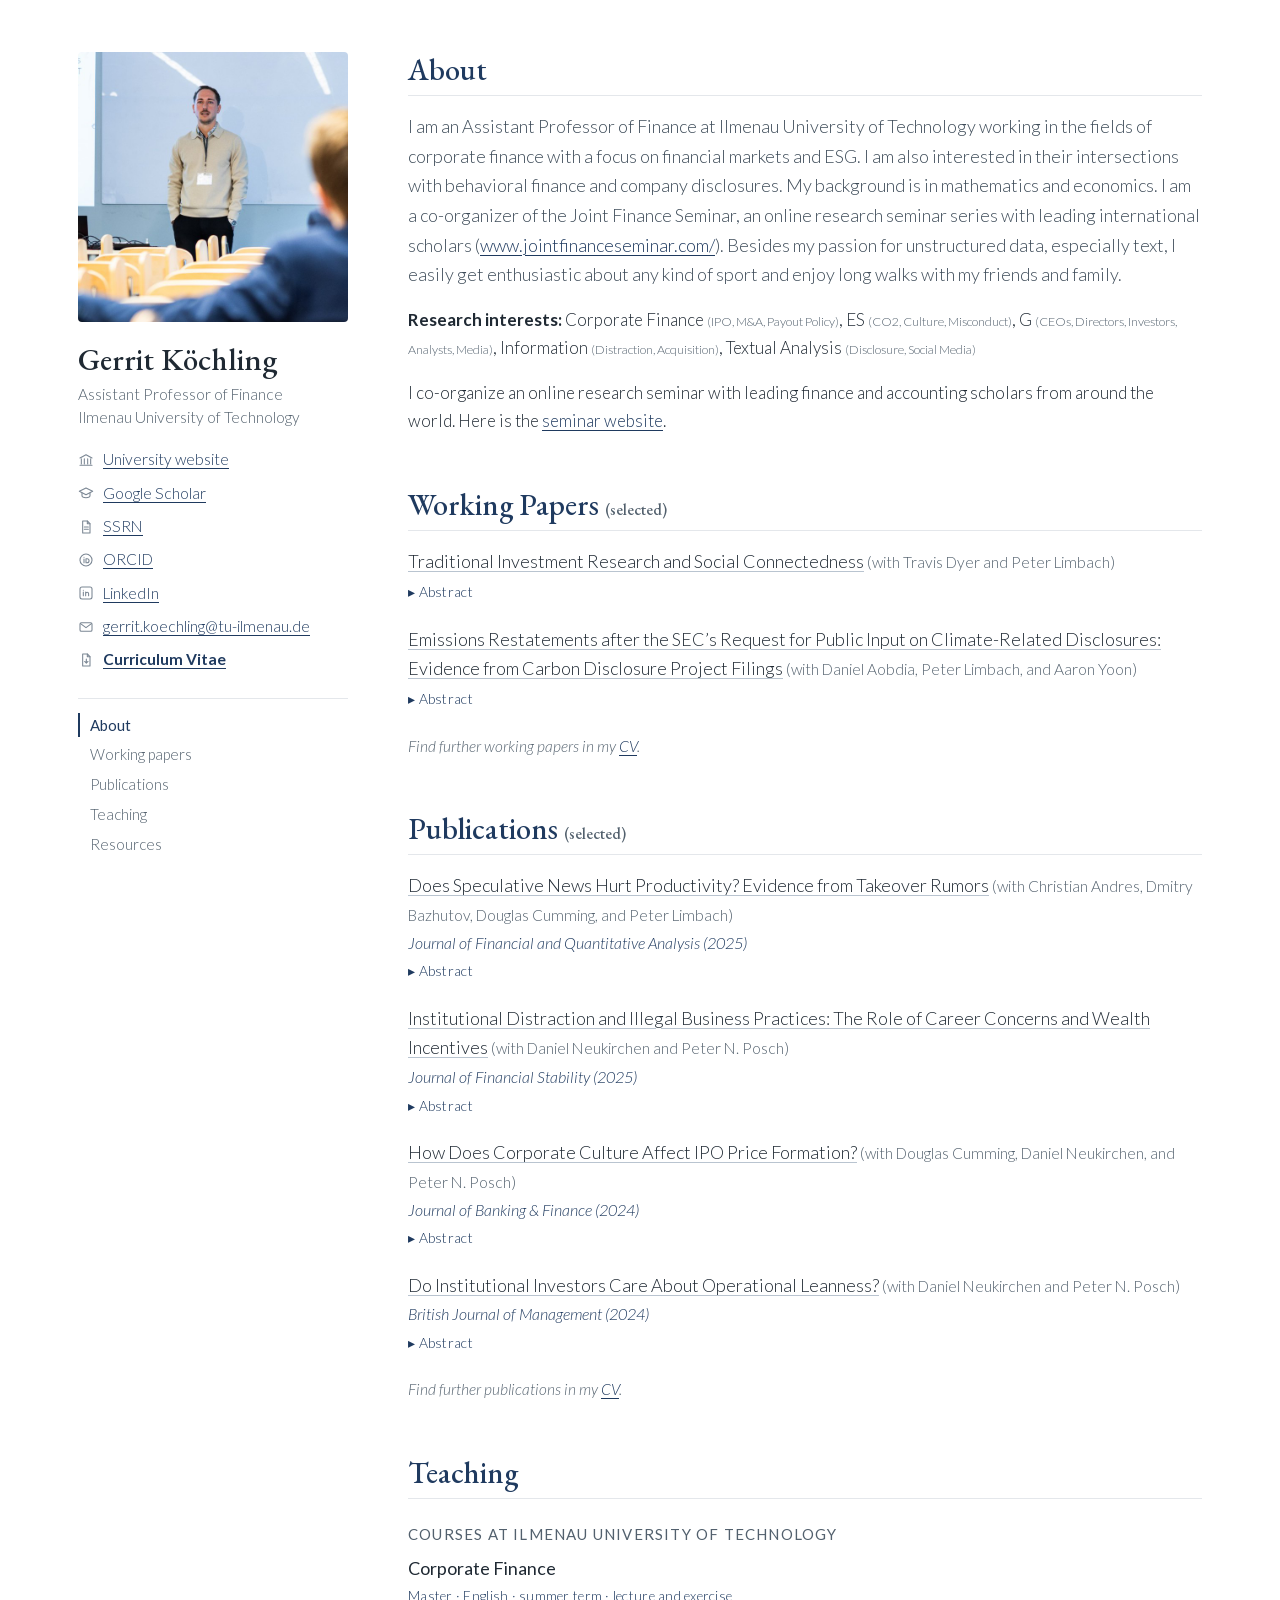
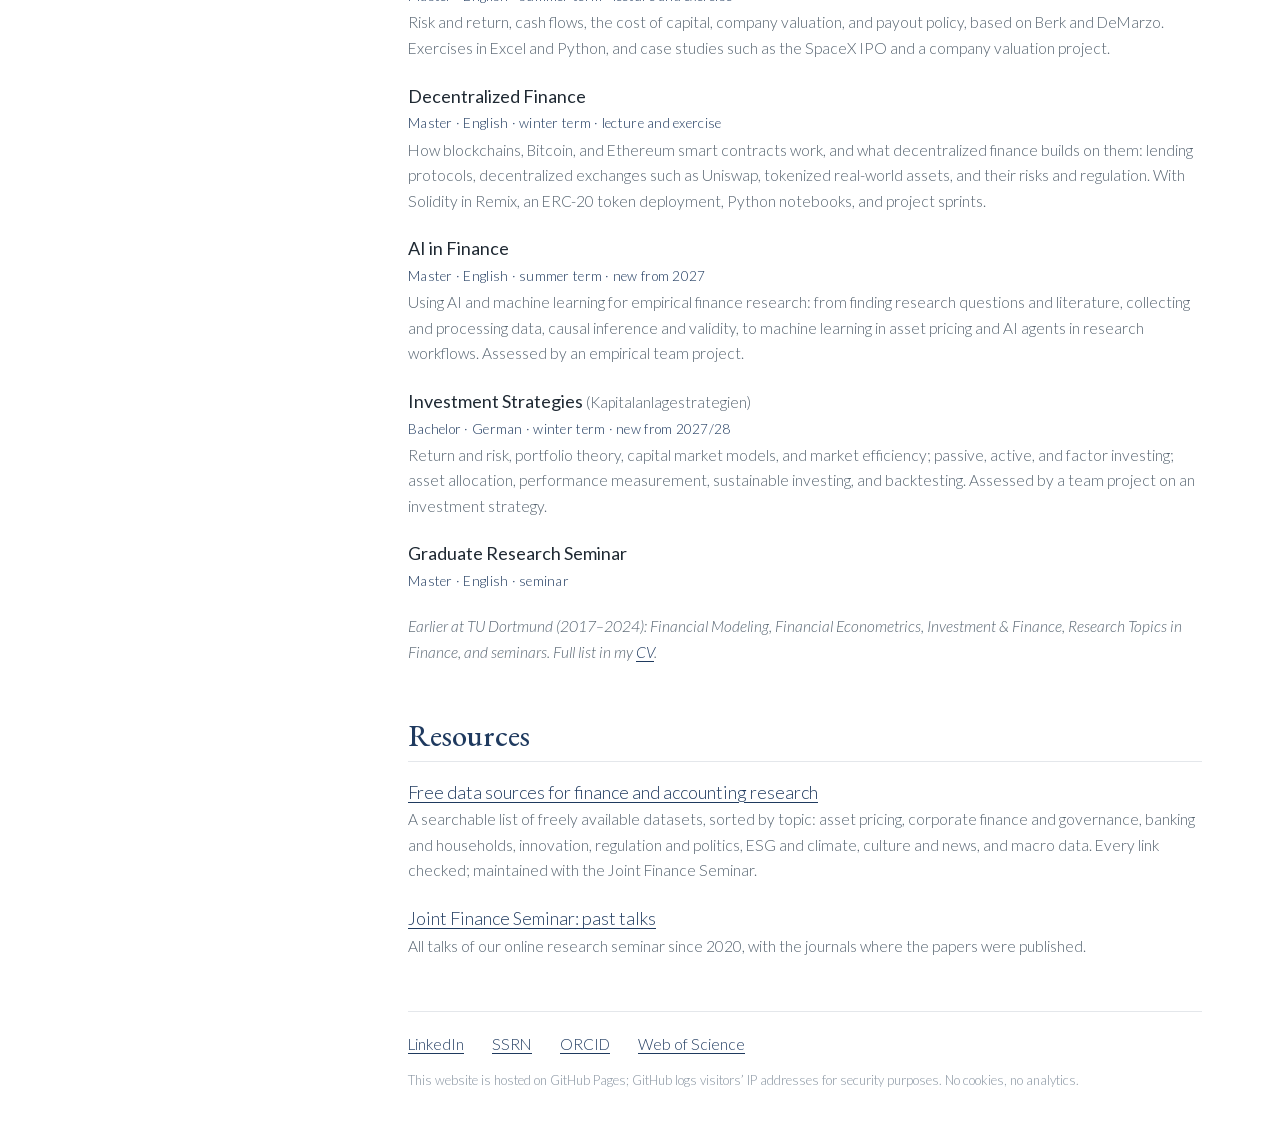
==== commit 593e2e4a: "Update index.html" ====
--- a/index.html
+++ b/index.html
@@ -34,6 +34,9 @@
 .side .links{list-style:none;padding:0;margin:0 0 22px;font-size:15.5px}
 .side .links li{margin:5px 0}
 .side .links .cv a{font-weight:700}
+.side .links a{display:inline-flex;align-items:center;gap:9px}
+.side .links .ic{width:16px;height:16px;flex:0 0 16px;fill:none;stroke:#7b8794;stroke-width:1.6;stroke-linecap:round;stroke-linejoin:round}
+.side .links a:hover .ic{stroke:var(--acc)}
 .toc{border-top:1px solid var(--line);padding-top:14px;display:flex;flex-direction:column;gap:5px;font-size:15px}
 .toc a{color:var(--soft);text-decoration:none;padding-left:10px;border-left:2px solid transparent}
 .toc a:hover{color:var(--acc)}
@@ -90,14 +93,7 @@
   <a href="/" aria-label="Home"><img class="photo" src="/img/gerrit_koechling_square.jpg" alt="Gerrit Köchling presenting a research paper" width="640" height="640"></a>
   <h1 class="name">Gerrit Köchling</h1>
   <p class="role">Assistant Professor of Finance<br>Ilmenau University of Technology</p>
-  <ul class="links">
-      <li><a href="https://www.tu-ilmenau.de/en/university/departments/department-of-economic-sciences-and-media/profile/institutes-and-groups/finance-group">University website</a></li>
-      <li><a href="https://scholar.google.de/citations?user=a5JoTuUAAAAJ&amp;hl=de&amp;oi=ao">Google Scholar</a></li>
-      <li><a href="https://papers.ssrn.com/sol3/cf_dev/AbsByAuth.cfm?per_id=2900815">SSRN</a></li>
-      <li><a href="https://www.linkedin.com/in/gerrit-koechling/">LinkedIn</a></li>
-      <li><a href="mailto:gerrit.koechling@tu-ilmenau.de">gerrit.koechling@tu-ilmenau.de</a></li>
-      <li class="cv"><a href="/cv.pdf">Curriculum Vitae</a></li>
-    </ul>
+  <ul class="links"><li><a href="https://www.tu-ilmenau.de/en/university/departments/department-of-economic-sciences-and-media/profile/institutes-and-groups/finance-group"><svg class="ic" viewBox="0 0 24 24" aria-hidden="true"><path d="M3 9l9-5 9 5"/><path d="M5 10v8M9.5 10v8M14.5 10v8M19 10v8"/><path d="M3 20h18"/></svg><span>University website</span></a></li><li><a href="https://scholar.google.de/citations?user=a5JoTuUAAAAJ&amp;hl=de&amp;oi=ao"><svg class="ic" viewBox="0 0 24 24" aria-hidden="true"><path d="M2 9.5l10-5 10 5-10 5z"/><path d="M6 12v4.2c0 1.4 2.7 2.8 6 2.8s6-1.4 6-2.8V12"/></svg><span>Google Scholar</span></a></li><li><a href="https://papers.ssrn.com/sol3/cf_dev/AbsByAuth.cfm?per_id=2900815"><svg class="ic" viewBox="0 0 24 24" aria-hidden="true"><path d="M7 3h7l4 4v14H7z"/><path d="M14 3v4h4"/><path d="M9.5 12h6M9.5 15.5h6"/></svg><span>SSRN</span></a></li><li><a href="https://orcid.org/0000-0001-6266-6332"><svg class="ic" viewBox="0 0 24 24" aria-hidden="true"><circle cx="12" cy="12" r="9"/><path d="M9 10.5V16M9 8v.01"/><path d="M12 10h1.6a3 3 0 0 1 0 6H12z"/></svg><span>ORCID</span></a></li><li><a href="https://www.linkedin.com/in/gerrit-koechling/"><svg class="ic" viewBox="0 0 24 24" aria-hidden="true"><rect x="3" y="3" width="18" height="18" rx="3"/><path d="M8 10.5V16M8 7.8v.01M11.5 16v-5.5M11.5 13a2.2 2.2 0 0 1 4.4 0V16"/></svg><span>LinkedIn</span></a></li><li><a href="mailto:gerrit.koechling@tu-ilmenau.de"><svg class="ic" viewBox="0 0 24 24" aria-hidden="true"><rect x="3" y="5.5" width="18" height="13" rx="2"/><path d="M3.8 7l8.2 6 8.2-6"/></svg><span>gerrit.koechling@tu-ilmenau.de</span></a></li><li class="cv"><a href="/cv.pdf"><svg class="ic" viewBox="0 0 24 24" aria-hidden="true"><path d="M7 3h7l4 4v14H7z"/><path d="M14 3v4h4"/><path d="M12.5 10.5v6M10 14.2l2.5 2.5 2.5-2.5"/></svg><span>Curriculum Vitae</span></a></li></ul>
   <nav class="toc" aria-label="Sections">
     <a href="#about">About</a><a href="#working-papers">Working papers</a><a href="#publications">Publications</a><a href="#teaching">Teaching</a><a href="#resources">Resources</a>
   </nav>
@@ -157,9 +153,9 @@
   <h3>Courses at Ilmenau University of Technology</h3>
   <ul class="res teach">
   <li><span class="c">Corporate Finance</span><span class="meta">Master · English · summer term · lecture and exercise</span>
-    <span>Risk and return, cash flows, the cost of capital, company valuation, and payout policy, based on Berk and DeMarzo. Hands-on: in a semester-long project, groups value a real company in Excel with real market data, from its cost of capital (WACC) to a full DCF valuation compared with the market price. Plus case studies such as the SpaceX IPO and exercises in Python.</span></li>
+    <span>Risk and return, cash flows, the cost of capital, company valuation, and payout policy, based on Berk and DeMarzo. Exercises in Excel and Python, and case studies such as the SpaceX IPO and a company valuation project.</span></li>
   <li><span class="c">Decentralized Finance</span><span class="meta">Master · English · winter term · lecture and exercise</span>
-    <span>How blockchains, Bitcoin, and Ethereum smart contracts work, and what decentralized finance builds on them: lending protocols, decentralized exchanges such as Uniswap, tokenized real-world assets, and their risks and regulation. Hands-on: students write Solidity smart contracts in Remix, design and deploy their own ERC-20 token on the Ethereum Sepolia testnet, and work with live Uniswap data in Python.</span></li>
+    <span>How blockchains, Bitcoin, and Ethereum smart contracts work, and what decentralized finance builds on them: lending protocols, decentralized exchanges such as Uniswap, tokenized real-world assets, and their risks and regulation. With Solidity in Remix, an ERC-20 token deployment, Python notebooks, and project sprints.</span></li>
   <li><span class="c">AI in Finance</span><span class="meta">Master · English · summer term · new from 2027</span>
     <span>Using AI and machine learning for empirical finance research: from finding research questions and literature, collecting and processing data, causal inference and validity, to machine learning in asset pricing and AI agents in research workflows. Assessed by an empirical team project.</span></li>
   <li><span class="c">Investment Strategies <small>(Kapitalanlagestrategien)</small></span><span class="meta">Bachelor · German · winter term · new from 2027/28</span>
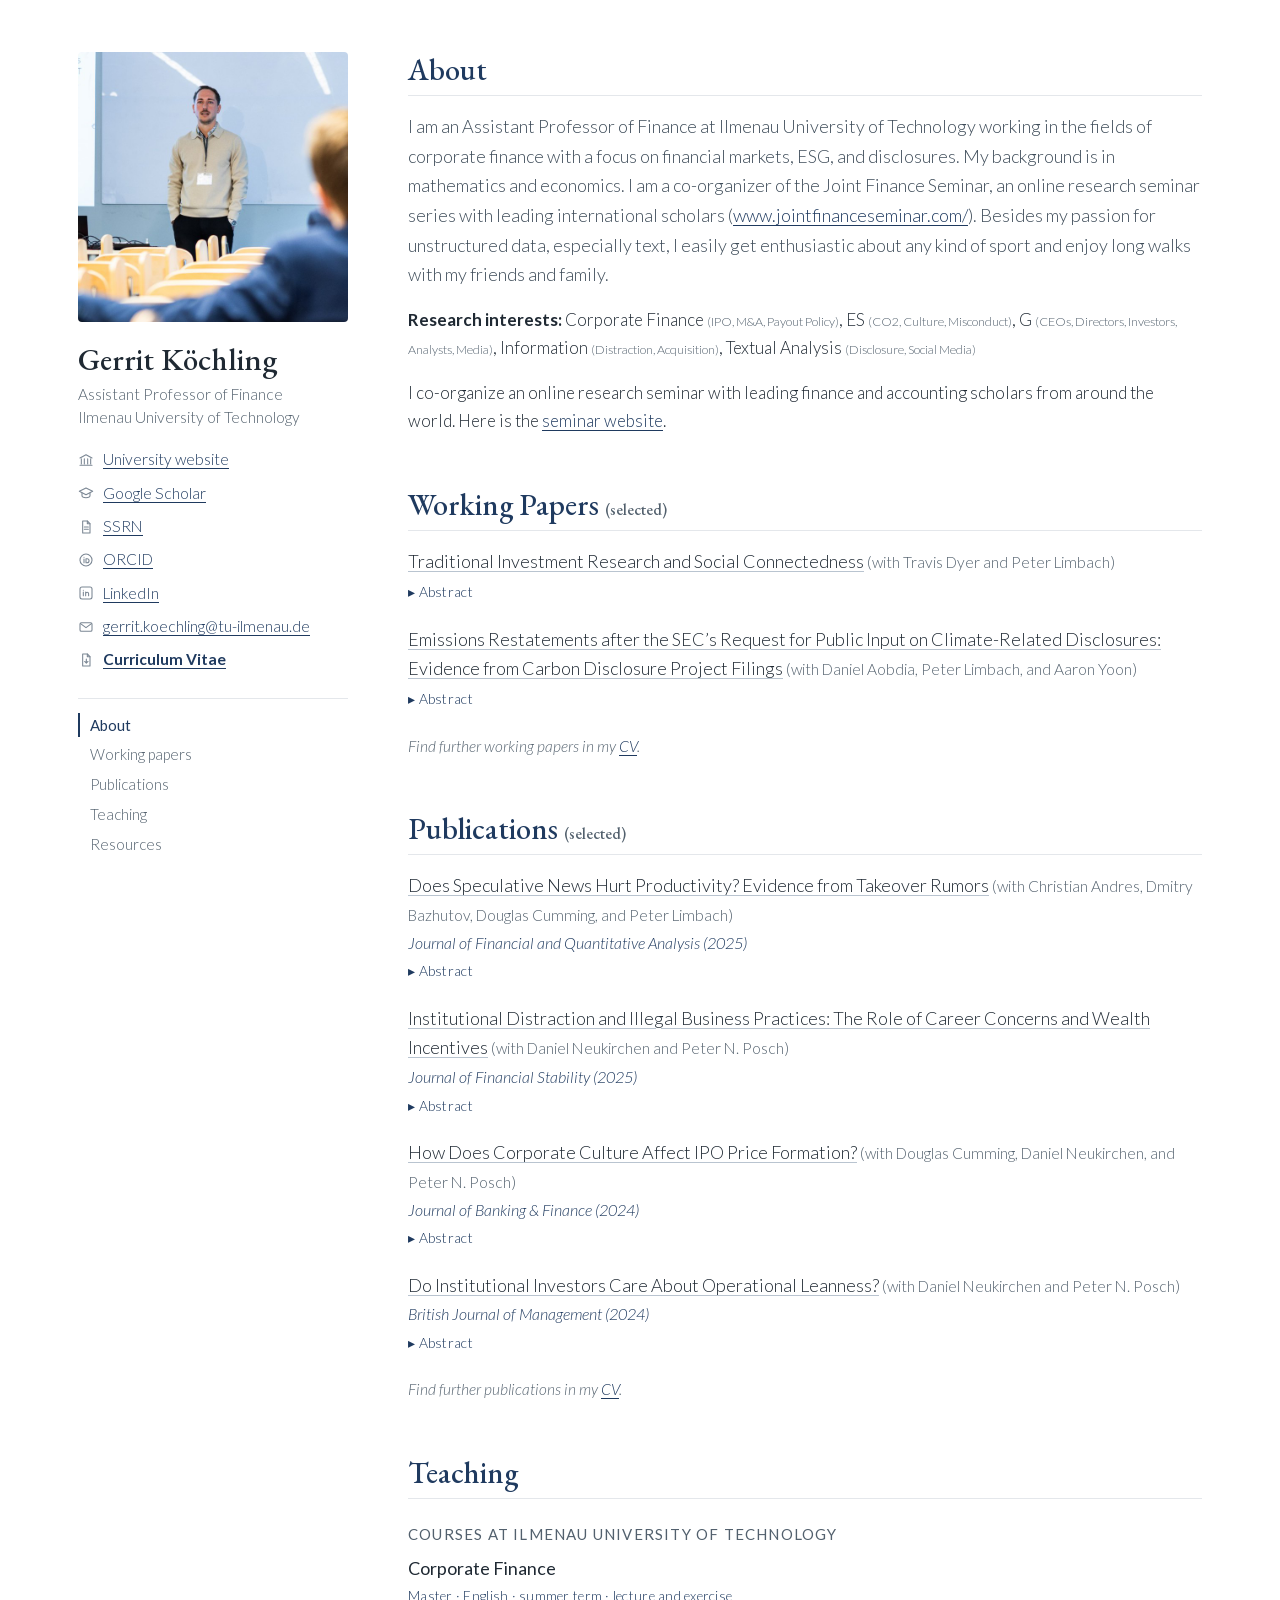
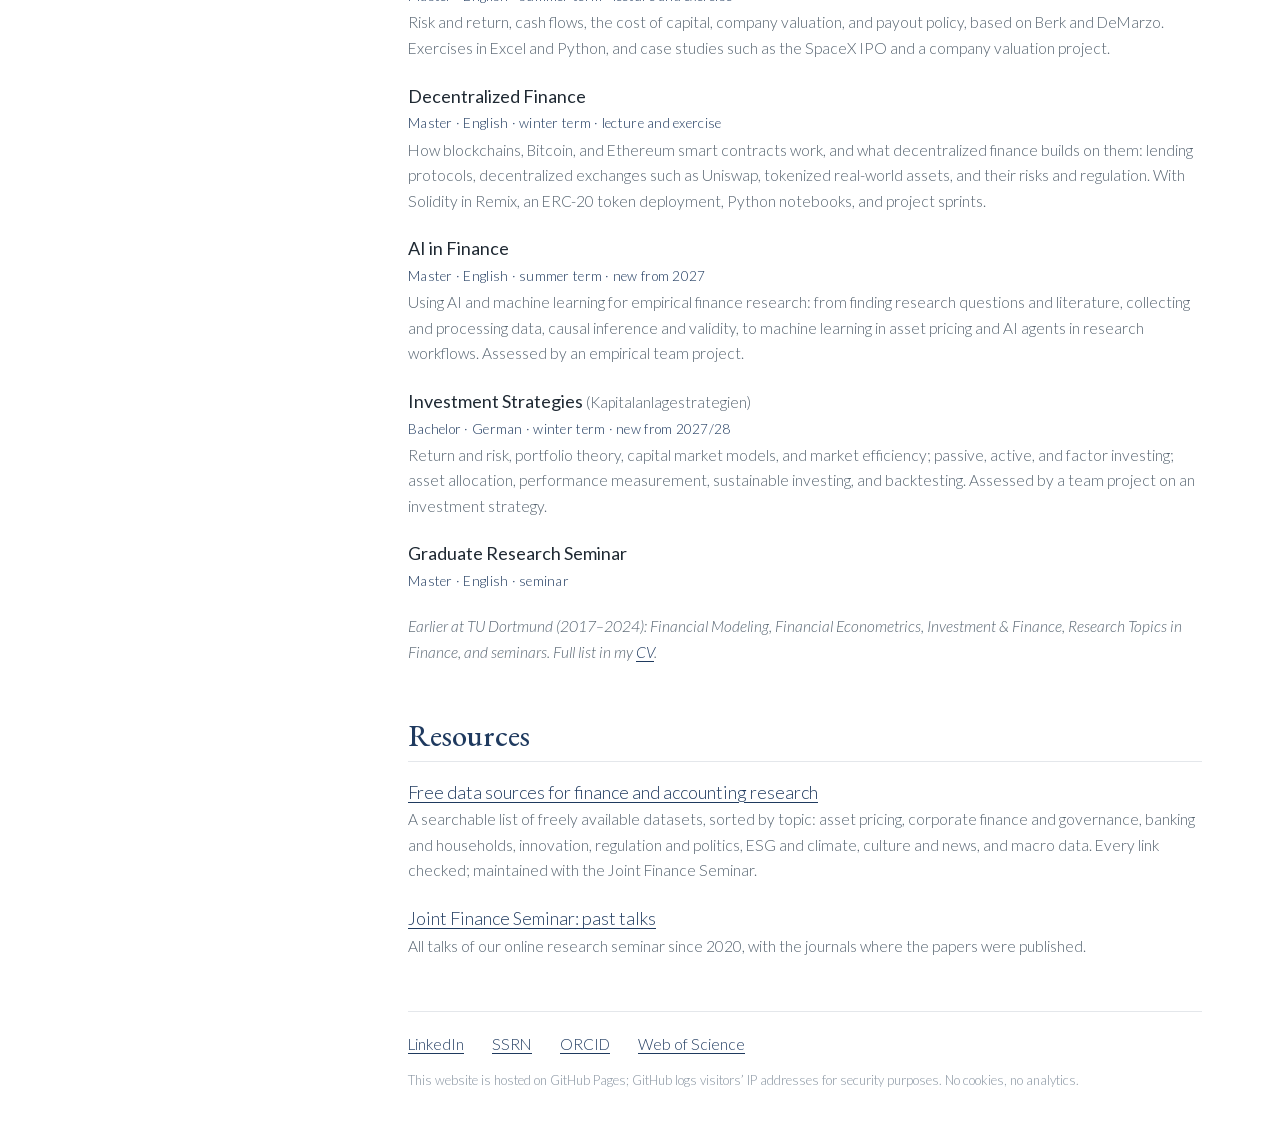
==== commit 3dcb37c0: "Update index.html" ====
--- a/index.html
+++ b/index.html
@@ -3,19 +3,21 @@
 <head>
 <meta charset="utf-8">
 <meta name="viewport" content="width=device-width, initial-scale=1">
-<title>Gerrit Köchling · Assistant Professor of Finance, Ilmenau University of Technology</title>
-<meta name="description" content="Gerrit Köchling is an Assistant Professor of Finance at Ilmenau University of Technology, working in corporate finance with a focus on financial markets and ESG.">
+<title>Gerrit Köchling · Assistant Professor of Finance</title>
+<meta name="description" content="Gerrit Köchling, Assistant Professor of Finance at Ilmenau University of Technology: research in corporate finance, financial markets, and ESG.">
 <link rel="canonical" href="https://www.gerritkoechling.com/">
 <meta property="og:type" content="profile">
 <meta property="og:title" content="Gerrit Köchling">
 <meta property="og:description" content="Assistant Professor of Finance at Ilmenau University of Technology: corporate finance, financial markets, and ESG.">
 <meta property="og:url" content="https://www.gerritkoechling.com/">
 <meta property="og:image" content="https://www.gerritkoechling.com/img/gerrit_koechling.jpg">
+<meta property="og:site_name" content="Gerrit Köchling">
+<meta name="twitter:card" content="summary_large_image">
 <link rel="icon" href="/img/icon_48.png" sizes="48x48" type="image/png">
 <link rel="icon" href="/img/icon_192.png" sizes="192x192" type="image/png">
 <link rel="apple-touch-icon" href="/img/icon_180.png">
 <link rel="stylesheet" href="/fonts/fonts.css">
-<script type="application/ld+json">{"@context":"https://schema.org","@type":"Person","name":"Gerrit Köchling","url":"https://www.gerritkoechling.com/","jobTitle":"Assistant Professor of Finance","worksFor":{"@type":"CollegeOrUniversity","name":"Ilmenau University of Technology"},"email":"mailto:gerrit.koechling@tu-ilmenau.de","sameAs":["https://scholar.google.de/citations?user=a5JoTuUAAAAJ","https://papers.ssrn.com/sol3/cf_dev/AbsByAuth.cfm?per_id=2900815","https://www.linkedin.com/in/gerrit-koechling/","https://orcid.org/0000-0001-6266-6332","https://www.webofscience.com/wos/author/record/AAD-9535-2020","https://www.tu-ilmenau.de/en/university/departments/department-of-economic-sciences-and-media/profile/institutes-and-groups/finance-group"]}</script>
+<script type="application/ld+json">{"@context": "https://schema.org", "@type": "Person", "name": "Gerrit Köchling", "url": "https://www.gerritkoechling.com/", "jobTitle": "Assistant Professor of Finance", "worksFor": {"@type": "CollegeOrUniversity", "name": "Ilmenau University of Technology", "url": "https://www.tu-ilmenau.de/en/"}, "email": "mailto:gerrit.koechling@tu-ilmenau.de", "sameAs": ["https://scholar.google.de/citations?user=a5JoTuUAAAAJ", "https://papers.ssrn.com/sol3/cf_dev/AbsByAuth.cfm?per_id=2900815", "https://www.linkedin.com/in/gerrit-koechling/", "https://orcid.org/0000-0001-6266-6332", "https://www.webofscience.com/wos/author/record/AAD-9535-2020", "https://www.tu-ilmenau.de/en/university/departments/department-of-economic-sciences-and-media/profile/institutes-and-groups/finance-group"], "image": "https://www.gerritkoechling.com/img/gerrit_koechling_square.jpg", "knowsAbout": ["Corporate finance", "Financial markets", "ESG", "Corporate governance", "Information acquisition", "Textual analysis"], "alumniOf": {"@type": "CollegeOrUniversity", "name": "TU Dortmund University"}, "identifier": {"@type": "PropertyValue", "propertyID": "ORCID", "value": "0000-0001-6266-6332"}}</script>
 <style>
 :root{--ink:#1f2933;--soft:#52606d;--acc:#1f3a5f;--acc-soft:#e8eef5;--line:#e4e7eb;--bg:#fff}
 *{box-sizing:border-box}
@@ -101,7 +103,7 @@
 <main>
 <section id="about">
   <h2>About</h2>
-  <p class="lead">I am an Assistant Professor of Finance at Ilmenau University of Technology working in the fields of corporate finance with a focus on financial markets and ESG. I am also interested in their intersections with behavioral finance and company disclosures. My background is in mathematics and economics. I am a co-organizer of the Joint Finance Seminar, an online research seminar series with leading international scholars (<a href="https://www.jointfinanceseminar.com/">www.jointfinanceseminar.com/</a>). Besides my passion for unstructured data, especially text, I easily get enthusiastic about any kind of sport and enjoy long walks with my friends and family.</p>
+  <p class="lead">I am an Assistant Professor of Finance at Ilmenau University of Technology working in the fields of corporate finance with a focus on financial markets, ESG, and disclosures. My background is in mathematics and economics. I am a co-organizer of the Joint Finance Seminar, an online research seminar series with leading international scholars (<a href="https://www.jointfinanceseminar.com/">www.jointfinanceseminar.com/</a>). Besides my passion for unstructured data, especially text, I easily get enthusiastic about any kind of sport and enjoy long walks with my friends and family.</p>
   <p class="interests"><b>Research interests:</b> Corporate Finance <small>(IPO, M&amp;A, Payout Policy)</small>, ES <small>(CO2, Culture, Misconduct)</small>, G <small>(CEOs, Directors, Investors, Analysts, Media)</small>, Information <small>(Distraction, Acquisition)</small>, Textual Analysis <small>(Disclosure, Social Media)</small></p>
   <p>I co-organize an online research seminar with leading finance and accounting scholars from around the world. Here is the <a href="https://www.jointfinanceseminar.com/">seminar website</a>.</p>
 </section>
